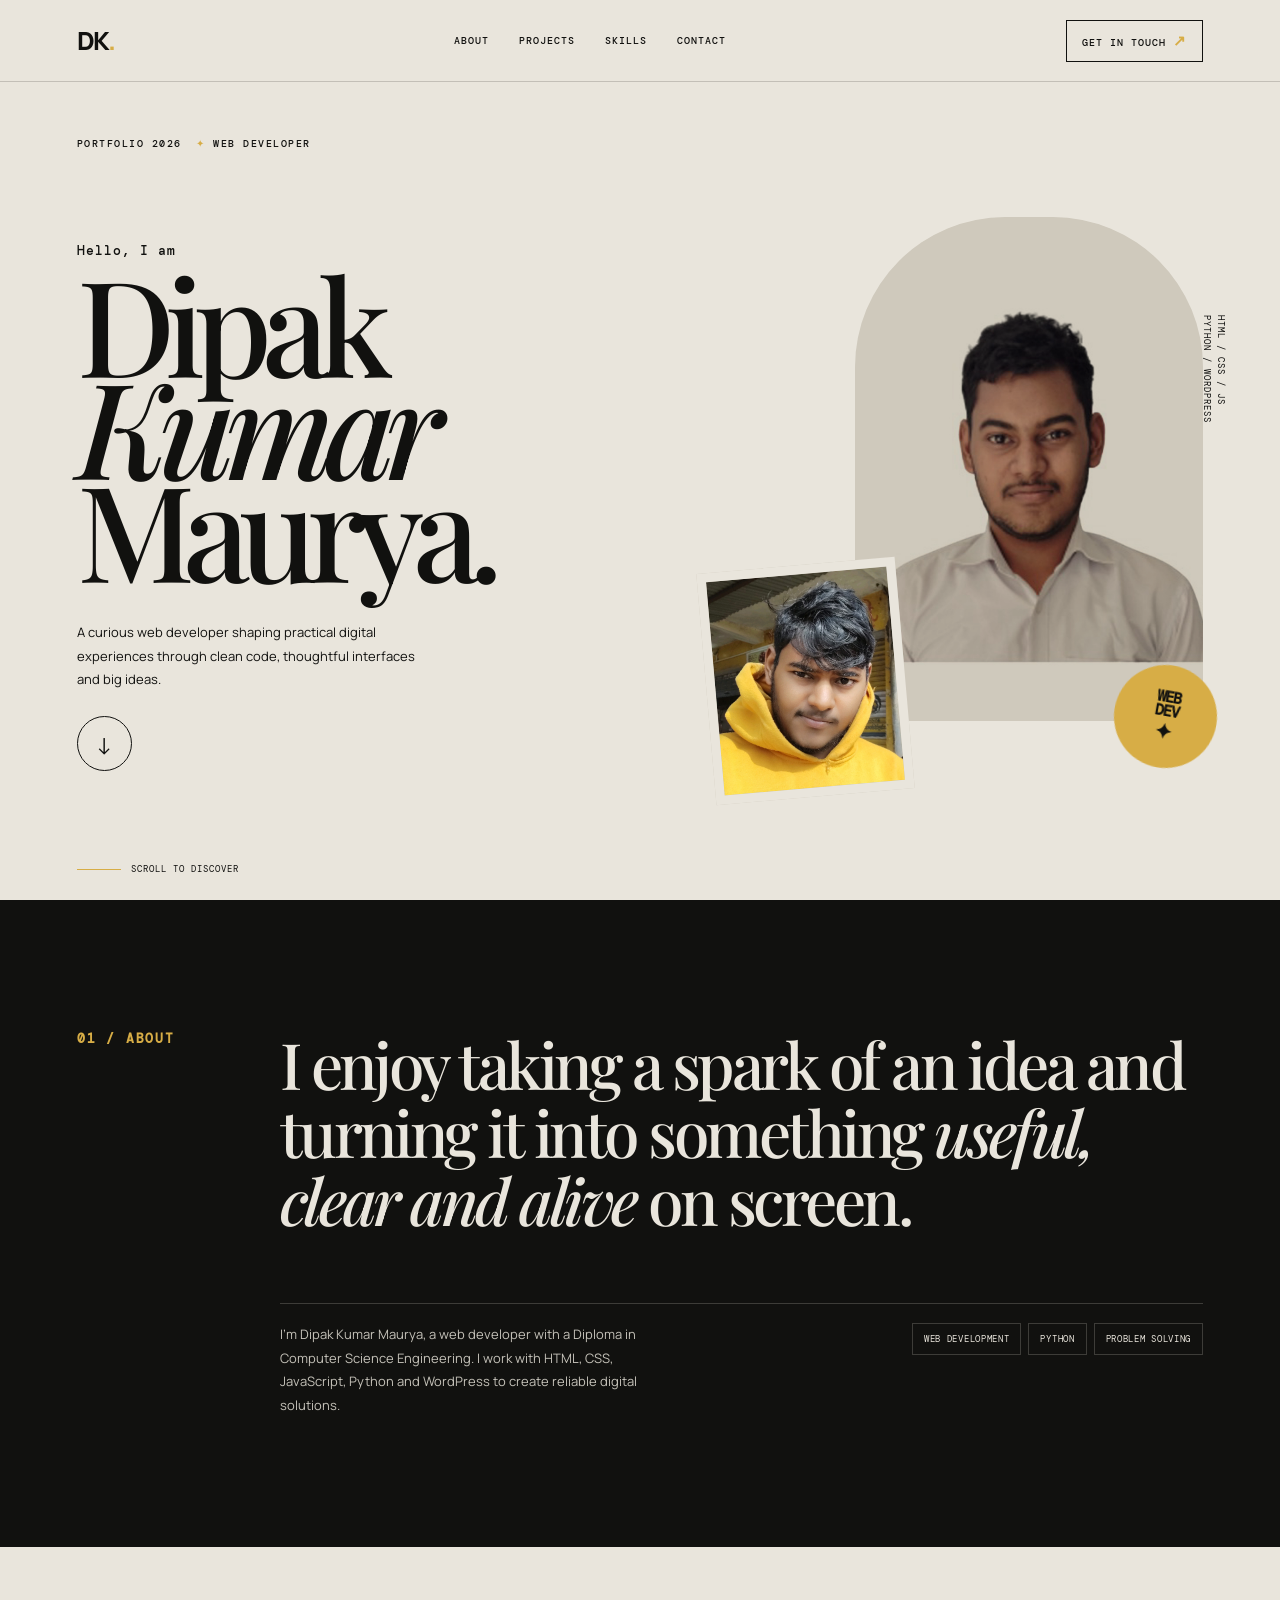
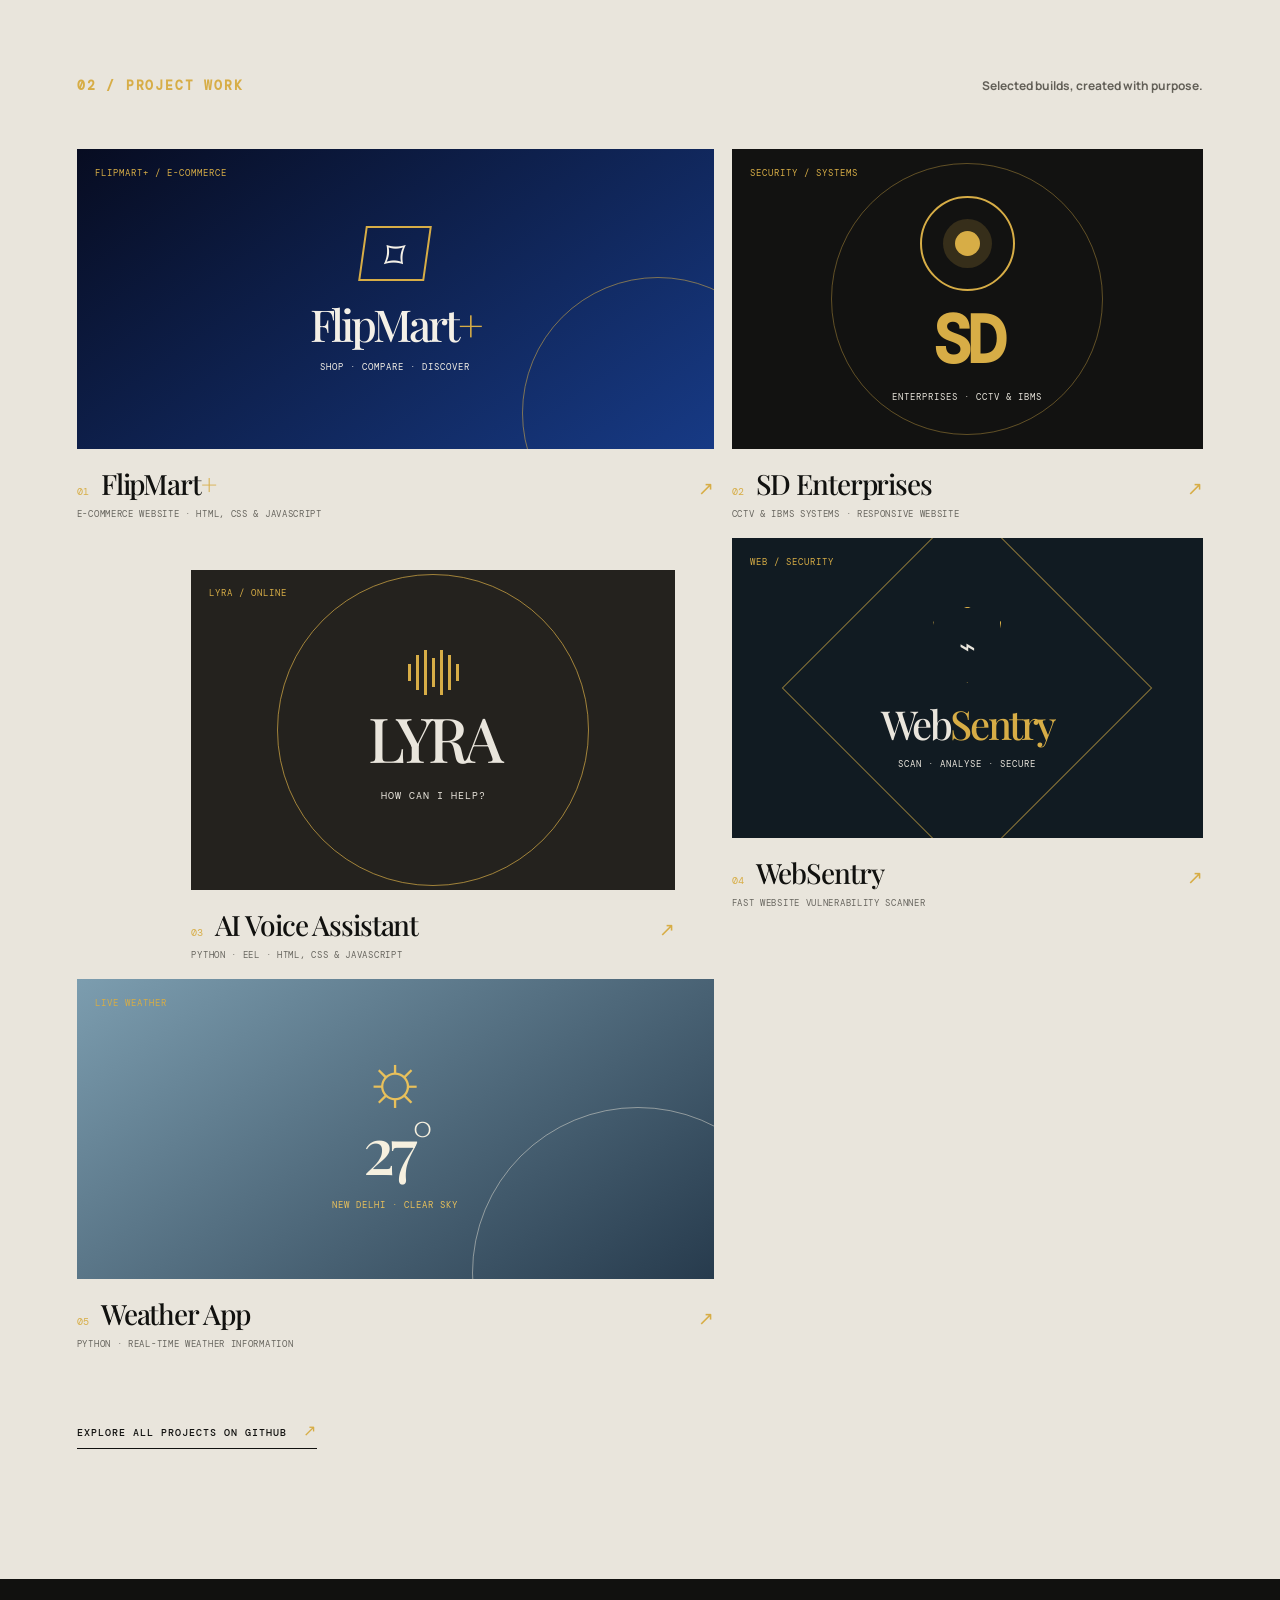
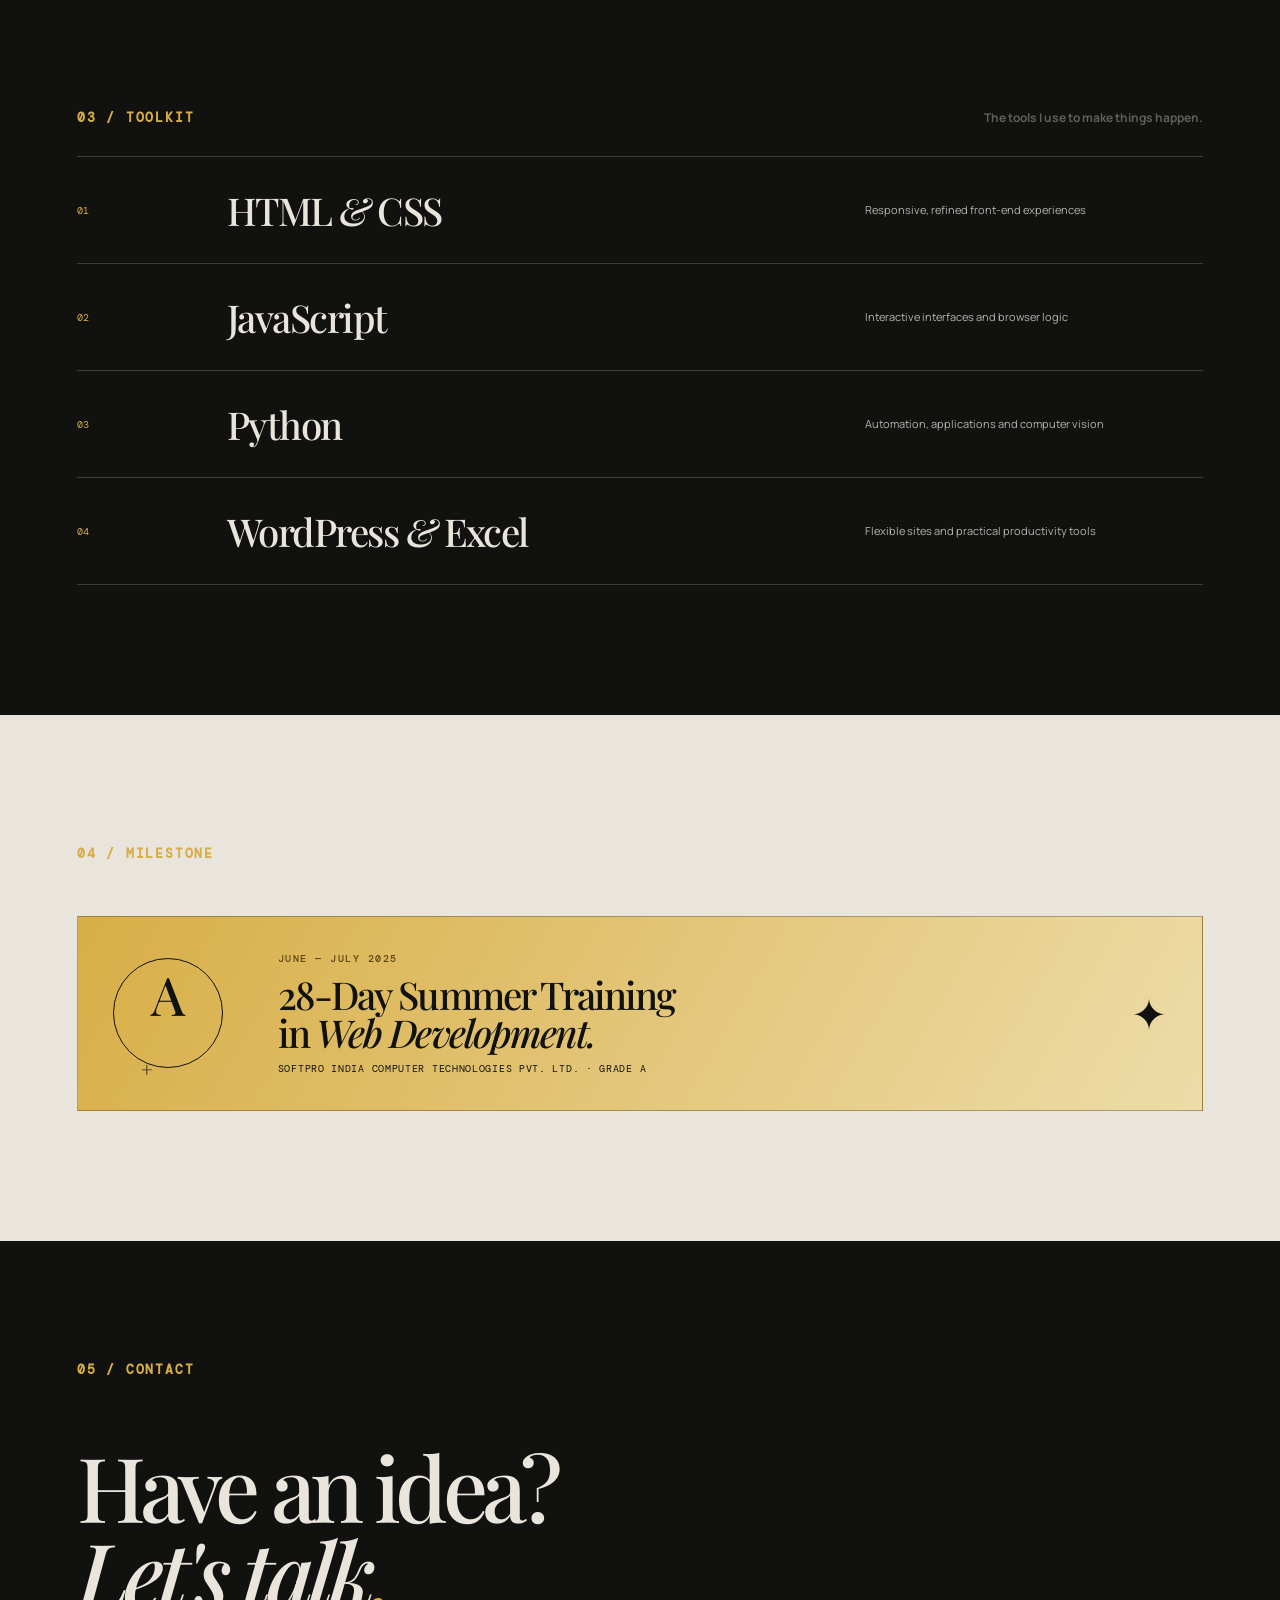
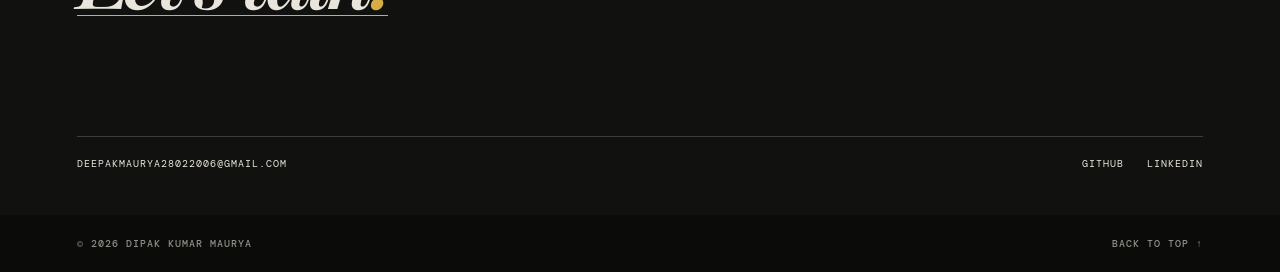
==== index.html @ 4e675760 "Add files via upload" ====
<!doctype html>
<html lang="en"><head><meta charset="UTF-8"><meta name="viewport" content="width=device-width, initial-scale=1.0"><meta name="description" content="Dipak Kumar Maurya — Web Developer portfolio."><title>Dipak Kumar Maurya — Web Developer</title><link rel="preconnect" href="https://fonts.googleapis.com"><link rel="preconnect" href="https://fonts.gstatic.com" crossorigin><link href="https://fonts.googleapis.com/css2?family=DM+Mono:wght@400;500&family=Manrope:wght@400;500;600;700;800&family=Playfair+Display:ital,wght@0,500;0,600;0,700;1,500;1,600&display=swap" rel="stylesheet"><link rel="stylesheet" href="styles.css"></head>
<body><header class="nav" id="top"><a class="logo" href="#top" aria-label="Dipak Kumar Maurya home">DK<span>.</span></a><button class="menu" aria-label="Open menu" aria-expanded="false" aria-controls="links"><i></i><i></i></button><nav id="links" aria-label="Main navigation"><a href="#about">About</a><a href="#projects">Projects</a><a href="#skills">Skills</a><a href="#contact">Contact</a></nav><a class="nav-cta" href="mailto:deepakmaurya28022006@gmail.com">Get in touch <b>↗</b></a></header>
<main><section class="hero wrap"><p class="kicker reveal">Portfolio 2026 <span>✦</span> Web Developer</p><div class="hero-grid"><div class="hero-copy reveal"><p class="intro-line">Hello, I am</p><h1>Dipak<br><em>Kumar</em><br>Maurya.</h1><p class="hero-text">A curious web developer shaping practical digital experiences through clean code, thoughtful interfaces and big ideas.</p><a class="round-arrow" href="#projects" aria-label="See projects">↓</a></div><div class="portrait-collage reveal"><div class="photo-frame main-photo"><img src="assets/dipak-profile.jpg" alt="Dipak Kumar Maurya in a white shirt"></div><div class="photo-frame accent-photo"><img src="assets/dipak-casual.jpg" alt="Dipak Kumar Maurya in a yellow hoodie"></div><div class="stamp">WEB<br>DEV<br><span>✦</span></div><p class="side-note">HTML / CSS / JS<br>PYTHON / WORDPRESS</p></div></div><div class="scroll-note"><span></span> Scroll to discover</div></section>
<section class="about dark-section" id="about"><div class="wrap section-grid"><p class="section-no reveal">01 / ABOUT</p><div class="about-content reveal"><p class="big-copy">I enjoy taking a spark of an idea and turning it into something <em>useful, clear and alive</em> on screen.</p><div class="about-details"><p>I'm Dipak Kumar Maurya, a web developer with a Diploma in Computer Science Engineering. I work with HTML, CSS, JavaScript, Python and WordPress to create reliable digital solutions.</p><div class="chip-row"><span>Web Development</span><span>Python</span><span>Problem Solving</span></div></div></div></div></section>
<section class="projects wrap" id="projects"><div class="section-head reveal"><p class="section-no">02 / PROJECT WORK</p><p class="section-caption">Selected builds, created with purpose.</p></div><div class="project-collage">
<article class="project-card flip reveal"><a href="https://github.com/buildwithdipak/Flipmart-plus" target="_blank" rel="noreferrer"><div class="flip-art"><small>FLIPMART+ / E-COMMERCE</small><div class="cart-icon">⌑</div><strong>FlipMart<span>+</span></strong><p>SHOP · COMPARE · DISCOVER</p></div><div class="project-meta"><span>01</span><h2>FlipMart<span>+</span></h2><b>↗</b></div><p>E-commerce website · HTML, CSS &amp; JavaScript</p></a></article>
<article class="project-card sd-enterprises reveal"><a href="https://github.com/buildwithdipak/sdenterprises" target="_blank" rel="noreferrer"><div class="sd-art"><small>SECURITY / SYSTEMS</small><div class="lens"><i></i></div><strong>SD</strong><p>ENTERPRISES · CCTV &amp; IBMS</p></div><div class="project-meta"><span>02</span><h2>SD Enterprises</h2><b>↗</b></div><p>CCTV &amp; IBMS Systems · Responsive Website</p></a></article>
<article class="project-card lyra reveal"><a href="https://github.com/buildwithdipak/LYRA-Ai-Voice-Assistant-" target="_blank" rel="noreferrer"><div class="lyra-art"><small>LYRA / ONLINE</small><div class="sound-bars"><i></i><i></i><i></i><i></i><i></i><i></i><i></i></div><strong>LYRA</strong><p>How can I help?</p></div><div class="project-meta"><span>03</span><h2>AI Voice Assistant</h2><b>↗</b></div><p>Python · Eel · HTML, CSS &amp; JavaScript</p></a></article>
<article class="project-card sentry reveal"><a href="https://github.com/buildwithdipak/Websentry" target="_blank" rel="noreferrer"><div class="sentry-art"><small>WEB / SECURITY</small><div class="shield">⌁</div><strong>Web<span>Sentry</span></strong><p>SCAN · ANALYSE · SECURE</p></div><div class="project-meta"><span>04</span><h2>WebSentry</h2><b>↗</b></div><p>Fast website vulnerability scanner</p></a></article>
<article class="project-card weather reveal"><a href="https://github.com/buildwithdipak/WEATHER" target="_blank" rel="noreferrer"><div class="weather-art"><small>LIVE WEATHER</small><div class="sun">☼</div><strong>27°</strong><p>NEW DELHI · CLEAR SKY</p></div><div class="project-meta"><span>05</span><h2>Weather App</h2><b>↗</b></div><p>Python · Real-time weather information</p></a></article>
</div><a class="line-link reveal" href="https://github.com/buildwithdipak" target="_blank" rel="noreferrer">Explore all projects on GitHub <span>↗</span></a></section>
<section class="skills dark-section" id="skills"><div class="wrap"><div class="section-head reveal"><p class="section-no">03 / TOOLKIT</p><p class="section-caption">The tools I use to make things happen.</p></div><div class="skills-list"><div class="skill reveal"><span>01</span><h3>HTML <em>&amp;</em> CSS</h3><p>Responsive, refined front-end experiences</p></div><div class="skill reveal"><span>02</span><h3>JavaScript</h3><p>Interactive interfaces and browser logic</p></div><div class="skill reveal"><span>03</span><h3>Python</h3><p>Automation, applications and computer vision</p></div><div class="skill reveal"><span>04</span><h3>WordPress <em>&amp;</em> Excel</h3><p>Flexible sites and practical productivity tools</p></div></div></div></section>
<section class="achievement wrap"><p class="section-no reveal">04 / MILESTONE</p><div class="achievement-card reveal"><div class="award-mark">A<span>+</span></div><div><p class="award-date">JUNE — JULY 2025</p><h2>28-Day Summer Training<br>in <em>Web Development.</em></h2><p class="award-org">Softpro India Computer Technologies Pvt. Ltd. · Grade A</p></div><span class="star">✦</span></div></section>
<section class="contact dark-section" id="contact"><div class="wrap"><p class="section-no reveal">05 / CONTACT</p><div class="contact-title reveal"><p>Have an idea?</p><a href="mailto:deepakmaurya28022006@gmail.com">Let's talk<span>.</span></a></div><div class="contact-bottom reveal"><a href="mailto:deepakmaurya28022006@gmail.com">deepakmaurya28022006@gmail.com</a><div><a href="https://github.com/buildwithdipak" target="_blank" rel="noreferrer">GitHub</a><a href="https://www.linkedin.com/in/deepak-maurya-2004-/" target="_blank" rel="noreferrer">LinkedIn</a></div></div></div></section></main><footer><span>© 2026 Dipak Kumar Maurya</span><a href="#top">Back to top ↑</a></footer><script src="script.js"></script></body></html>
---- styles.css ----
:root{--ink:#11110f;--bone:#e9e5dc;--gold:#d7ad46;--line:rgba(233,229,220,.2)}*{box-sizing:border-box}html{scroll-behavior:smooth}body{margin:0;background:var(--bone);color:var(--ink);font-family:Manrope,Arial,sans-serif;overflow-x:hidden}a{color:inherit;text-decoration:none}.wrap{width:min(1240px,88vw);margin:auto}.nav{height:82px;display:flex;align-items:center;justify-content:space-between;padding:0 6vw;border-bottom:1px solid rgba(17,17,15,.18);position:sticky;top:0;background:rgba(233,229,220,.91);backdrop-filter:blur(14px);z-index:20}.logo{font-size:25px;font-weight:800;letter-spacing:-2px}.logo span,.project-meta h2 span,.contact-title span{color:var(--gold)}nav{display:flex;gap:30px}nav a,.nav-cta,footer{font:500 10px 'DM Mono',monospace;text-transform:uppercase;letter-spacing:1px}.nav-cta{border:1px solid var(--ink);padding:10px 15px}.nav-cta b{color:var(--gold);font-size:15px}.nav a:hover,.nav-cta:hover{color:var(--gold)}.menu{display:none}.hero{min-height:calc(100vh - 82px);padding:55px 0 25px;display:flex;flex-direction:column}.kicker,.section-no,.award-date{font:500 10px 'DM Mono',monospace;letter-spacing:1.5px;text-transform:uppercase;margin:0}.kicker span{color:var(--gold);padding-left:7px}.hero-grid{display:grid;grid-template-columns:1fr .9fr;align-items:center;flex:1;gap:6vw}.intro-line{font:500 13px 'DM Mono';letter-spacing:1px;margin:0 0 13px}.hero h1{font:500 clamp(74px,10.4vw,144px)/.77 'Playfair Display',serif;letter-spacing:-.08em;margin:0}.hero h1 em{font-weight:500}.hero-text{max-width:350px;font-size:13px;line-height:1.8;margin:42px 0 25px}.round-arrow{display:grid;place-items:center;width:55px;height:55px;border:1px solid var(--ink);border-radius:50%;font-size:23px;transition:.25s}.round-arrow:hover{background:var(--ink);color:var(--gold)}.portrait-collage{height:min(580px,58vw);position:relative}.photo-frame{overflow:hidden;position:absolute;background:#cfc9bc}.photo-frame img{width:100%;height:100%;object-fit:cover;display:block}.main-photo{right:0;top:0;width:70%;height:87%;border-radius:150px 150px 0 0}.main-photo img{object-position:center top;mix-blend-mode:multiply}.accent-photo{left:0;bottom:0;width:40%;height:40%;border:9px solid var(--bone);transform:rotate(-5deg)}.accent-photo img{object-position:center 42%}.stamp{position:absolute;right:-14px;bottom:5%;width:103px;height:103px;border-radius:50%;background:var(--gold);display:grid;place-content:center;text-align:center;font:700 15px/.9 'DM Mono';letter-spacing:-1px;transform:rotate(10deg)}.stamp span{font-size:21px;padding-top:5px}.side-note{font:9px/1.6 'DM Mono';letter-spacing:1px;position:absolute;right:-34px;top:17%;writing-mode:vertical-rl}.scroll-note{font:9px 'DM Mono';letter-spacing:1px;text-transform:uppercase;display:flex;gap:10px;align-items:center}.scroll-note span{width:44px;height:1px;background:var(--gold)}.dark-section{background:var(--ink);color:var(--bone)}.about{padding:130px 0}.section-grid{display:grid;grid-template-columns:18% 1fr}.section-no{color:var(--gold)}.big-copy{font:500 clamp(36px,5vw,70px)/1.06 'Playfair Display',serif;letter-spacing:-.055em;margin:0;max-width:930px}.big-copy em{font-weight:500}.about-details{border-top:1px solid var(--line);margin-top:70px;padding-top:19px;display:flex;justify-content:space-between;gap:30px}.about-details>p{font-size:13px;line-height:1.8;max-width:390px;margin:0;color:#c5c2b9}.chip-row{display:flex;flex-wrap:wrap;gap:7px;align-content:start;justify-content:end}.chip-row span{border:1px solid var(--line);padding:9px 11px;font:9px 'DM Mono';letter-spacing:.7px;text-transform:uppercase}.projects{padding:130px 0}.section-head{display:flex;align-items:center;justify-content:space-between;margin-bottom:55px}.section-caption{font-size:12px;color:#625f57;margin:0}.project-collage{display:grid;grid-template-columns:1.35fr 1fr;gap:18px;align-items:start}.project-card a{display:block}.image-window{height:405px;overflow:hidden;background:#080d21}.image-window img{width:100%;height:100%;object-fit:cover;object-position:center;transition:transform .5s}.project-card a:hover img{transform:scale(1.04)}.project-meta{display:flex;align-items:baseline;gap:12px;margin-top:16px}.project-meta>span{font:10px 'DM Mono';color:var(--gold)}.project-meta h2{font:500 28px 'Playfair Display';letter-spacing:-.04em;margin:0}.project-meta b{margin-left:auto;font-size:19px;color:var(--gold);font-weight:400}.project-card>p,.project-card a>p{font:9px 'DM Mono';text-transform:uppercase;letter-spacing:.7px;color:#68665f;margin:6px 0 0}.attendance{margin-top:90px}.python-art{height:280px;background:#d8af46;position:relative;overflow:hidden;color:#11110f;padding:22px}.python-art:before{content:'';position:absolute;width:190px;height:190px;border:1px solid rgba(17,17,15,.6);border-radius:50%;left:50%;top:50%;transform:translate(-50%,-50%)}.face-dot{position:absolute;left:50%;top:50%;transform:translate(-50%,-50%);font-size:69px}.python-art p{position:absolute;bottom:18px;left:22px;font:600 19px/.9 'DM Mono';letter-spacing:-1px}.scan{height:1px;width:100%;background:#11110f;opacity:.6;position:absolute;left:0}.scan-one{top:25%}.scan-two{top:50%}.scan-three{top:75%}.lyra{width:76%;margin-left:18%;margin-top:32px}.lyra-art{height:320px;background:#24221e;color:var(--bone);padding:18px;position:relative;display:flex;flex-direction:column;align-items:center;justify-content:center;overflow:hidden}.lyra-art:before{content:'';position:absolute;width:310px;height:310px;border:1px solid var(--gold);border-radius:50%;opacity:.7}.lyra-art small{position:absolute;top:17px;left:18px;font:9px 'DM Mono';letter-spacing:1px;color:var(--gold)}.lyra-art strong{font:500 62px 'Playfair Display';letter-spacing:-.08em;z-index:1}.lyra-art p{font:10px 'DM Mono';letter-spacing:1px;text-transform:uppercase;z-index:1}.sound-bars{display:flex;align-items:center;gap:5px;height:48px;z-index:1}.sound-bars i{width:3px;height:17px;background:var(--gold)}.sound-bars i:nth-child(2),.sound-bars i:nth-child(6){height:35px}.sound-bars i:nth-child(3),.sound-bars i:nth-child(5){height:45px}.sound-bars i:nth-child(4){height:29px}.interface-card{margin-top:-50px}.interface-card img{width:100%;display:block;filter:sepia(.25) contrast(1.1)}.interface-card p{font:9px 'DM Mono';text-transform:uppercase;letter-spacing:.8px;margin:10px 0;color:#68665f}.interface-card p span{color:var(--gold)}.line-link{display:inline-block;margin-top:70px;border-bottom:1px solid var(--ink);padding-bottom:7px;font:500 10px 'DM Mono';letter-spacing:1px;text-transform:uppercase}.line-link span{color:var(--gold);font-size:16px;padding-left:9px}.skills{padding:130px 0}.skills .section-head{margin-bottom:30px}.skills-list{border-top:1px solid var(--line)}.skill{display:grid;grid-template-columns:12% 1fr 30%;align-items:center;gap:15px;padding:27px 0;border-bottom:1px solid var(--line)}.skill>span{font:10px 'DM Mono';color:var(--gold)}.skill h3{font:500 clamp(27px,3vw,45px) 'Playfair Display';letter-spacing:-.04em;margin:0}.skill h3 em{font-weight:500}.skill p{font-size:11px;line-height:1.6;color:#b7b4ab;margin:0}.achievement{padding:130px 0}.achievement-card{margin-top:54px;border:1px solid rgba(17,17,15,.3);padding:35px;display:grid;grid-template-columns:130px 1fr auto;gap:35px;align-items:center;background:linear-gradient(120deg,#d8ae46,#eddca9)}.award-mark{width:110px;height:110px;border:1px solid var(--ink);border-radius:50%;display:grid;place-items:center;font:500 53px 'Playfair Display'}.award-mark span{font-size:20px;align-self:start;margin-left:-41px;margin-top:26px}.award-date{color:#594310}.achievement-card h2{font:500 clamp(26px,3vw,42px)/1 'Playfair Display';letter-spacing:-.05em;margin:10px 0}.achievement-card h2 em{font-weight:500}.award-org{font:10px 'DM Mono';letter-spacing:.7px;text-transform:uppercase;margin:0}.star{font-size:43px}.contact{padding:120px 0 45px}.contact-title{margin:65px 0 120px}.contact-title p,.contact-title>a{font:500 clamp(51px,7vw,102px)/.96 'Playfair Display';letter-spacing:-.065em;margin:0}.contact-title>a{font-style:italic;border-bottom:1px solid var(--gold);display:inline-block}.contact-bottom{border-top:1px solid var(--line);padding-top:20px;display:flex;justify-content:space-between;align-items:center;font:10px 'DM Mono';letter-spacing:1px;text-transform:uppercase}.contact-bottom div{display:flex;gap:23px}.contact-bottom a:hover{color:var(--gold)}footer{background:#0b0b0a;color:#8f8d85;display:flex;justify-content:space-between;padding:22px 6vw}.reveal{opacity:0;transform:translateY(22px);transition:opacity .75s ease,transform .75s ease}.reveal.visible{opacity:1;transform:none}@media(max-width:720px){.wrap{width:88vw}.nav{height:67px;padding:0 6vw}.menu{display:grid;gap:5px;border:0;background:none;padding:8px}.menu i{width:21px;height:1px;background:var(--ink)}nav{display:none;position:absolute;top:66px;left:0;right:0;flex-direction:column;gap:0;background:var(--bone);border-bottom:1px solid rgba(17,17,15,.2)}nav.open{display:flex}nav a{padding:18px 6vw;border-bottom:1px solid rgba(17,17,15,.1)}.nav-cta{font-size:0;border:0;padding:0}.nav-cta b{font-size:19px}.hero{min-height:calc(100vh - 67px);padding-top:34px}.hero-grid{grid-template-columns:1fr;gap:22px}.hero h1{font-size:clamp(68px,19vw,100px)}.hero-text{margin:27px 0 17px}.portrait-collage{height:405px;width:86%;margin-left:auto}.main-photo{width:76%;height:88%}.accent-photo{width:42%;height:41%;border-width:6px}.stamp{width:82px;height:82px;font-size:12px;right:-10px}.side-note{display:none}.scroll-note{margin-top:auto}.section-grid{grid-template-columns:1fr;gap:35px}.about,.projects,.skills,.achievement{padding:85px 0}.big-copy{font-size:clamp(34px,9vw,53px)}.about-details{margin-top:40px;display:block}.chip-row{justify-content:start;margin-top:26px}.section-head{align-items:start;gap:20px;margin-bottom:37px}.section-caption{max-width:135px;text-align:right;font-size:10px}.project-collage{grid-template-columns:1fr;gap:45px}.image-window{height:54vw;min-height:245px}.attendance{margin:0;width:85%;margin-left:auto}.lyra{width:88%;margin:0}.interface-card{width:80%;margin:0}.python-art,.lyra-art{height:250px}.skill{grid-template-columns:12% 1fr;gap:10px;padding:22px 0}.skill p{grid-column:2}.achievement-card{margin-top:38px;padding:25px;grid-template-columns:1fr;gap:20px;position:relative}.award-mark{width:76px;height:76px;font-size:38px}.award-mark span{margin-left:-30px;margin-top:17px;font-size:15px}.star{position:absolute;right:25px}.contact{padding:85px 0 35px}.contact-title{margin:50px 0 85px}.contact-title p,.contact-title>a{font-size:clamp(48px,13vw,76px)}.contact-bottom{display:block;line-height:1.7}.contact-bottom div{margin-top:17px;gap:18px}.contact-bottom>a{font-size:9px;overflow-wrap:anywhere}footer{font-size:8px;padding:20px 6vw}}@media(prefers-reduced-motion:reduce){html{scroll-behavior:auto}.reveal{opacity:1;transform:none;transition:none}}
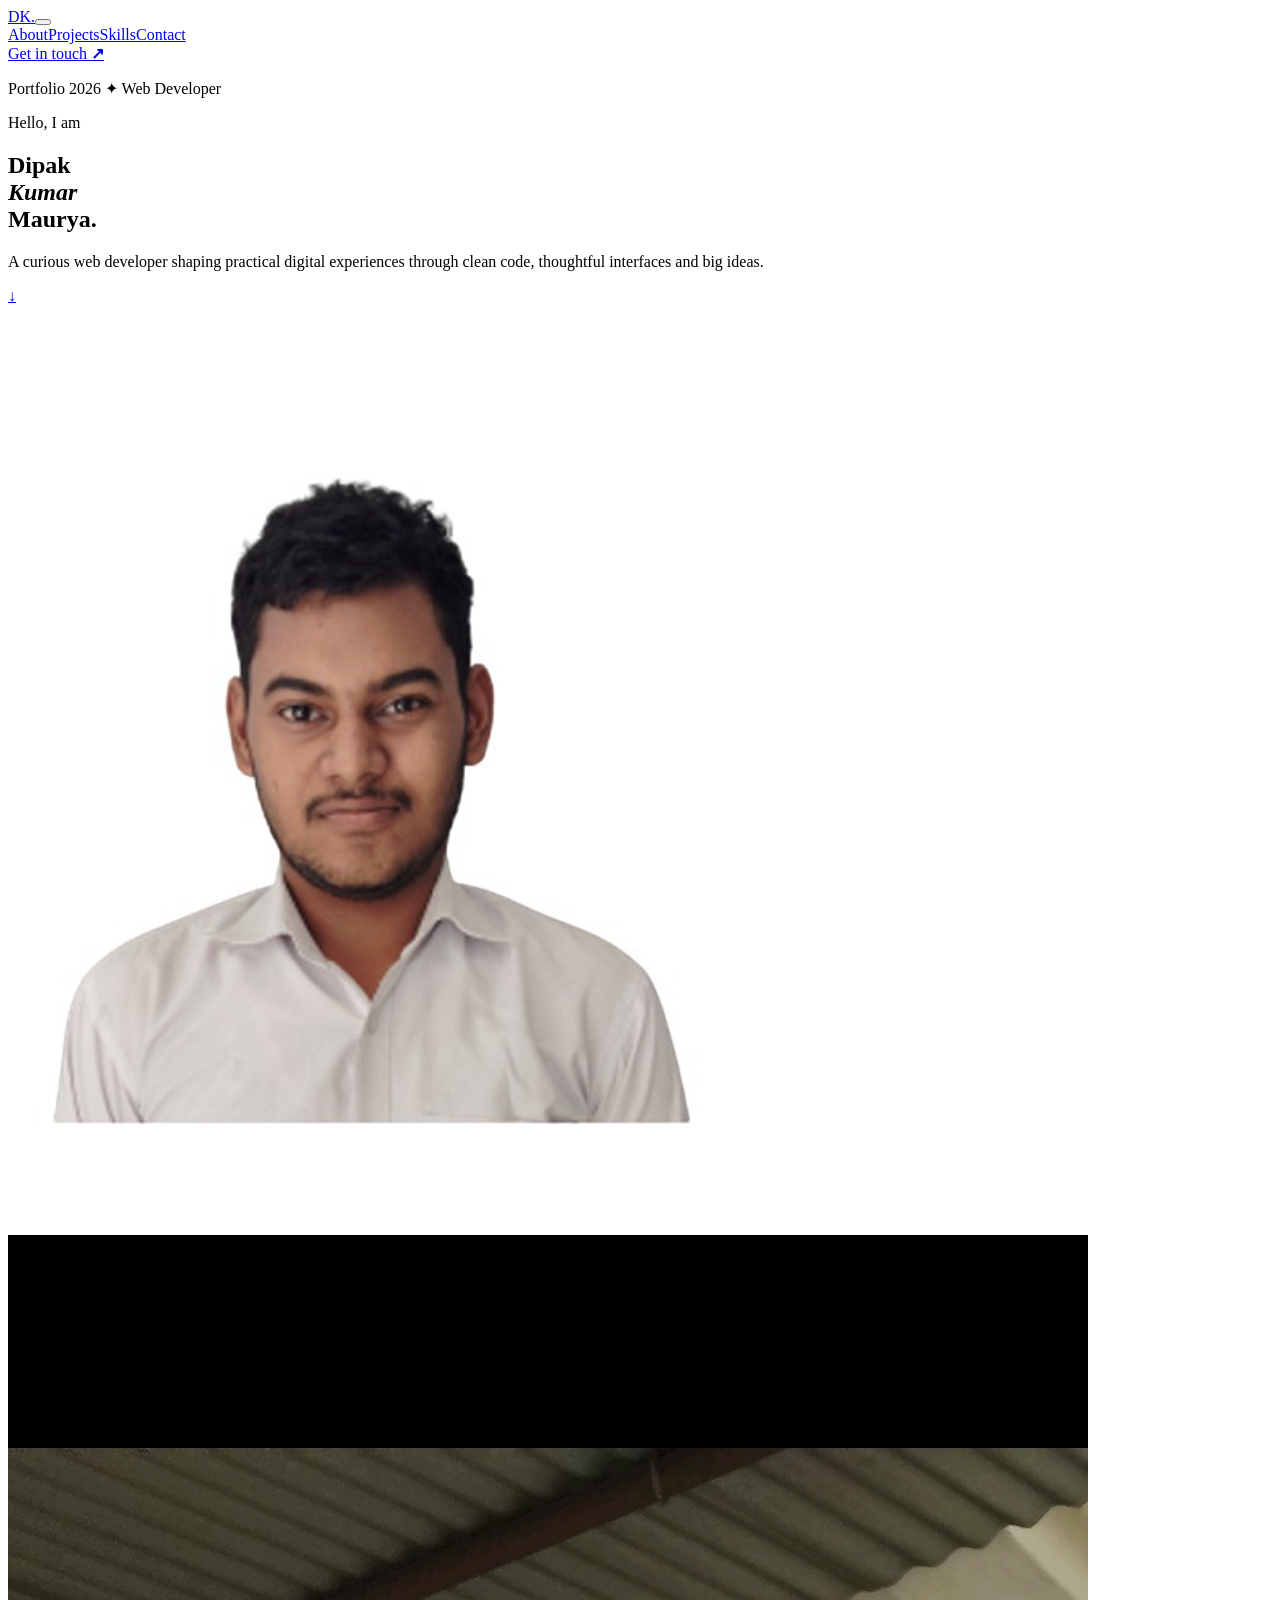
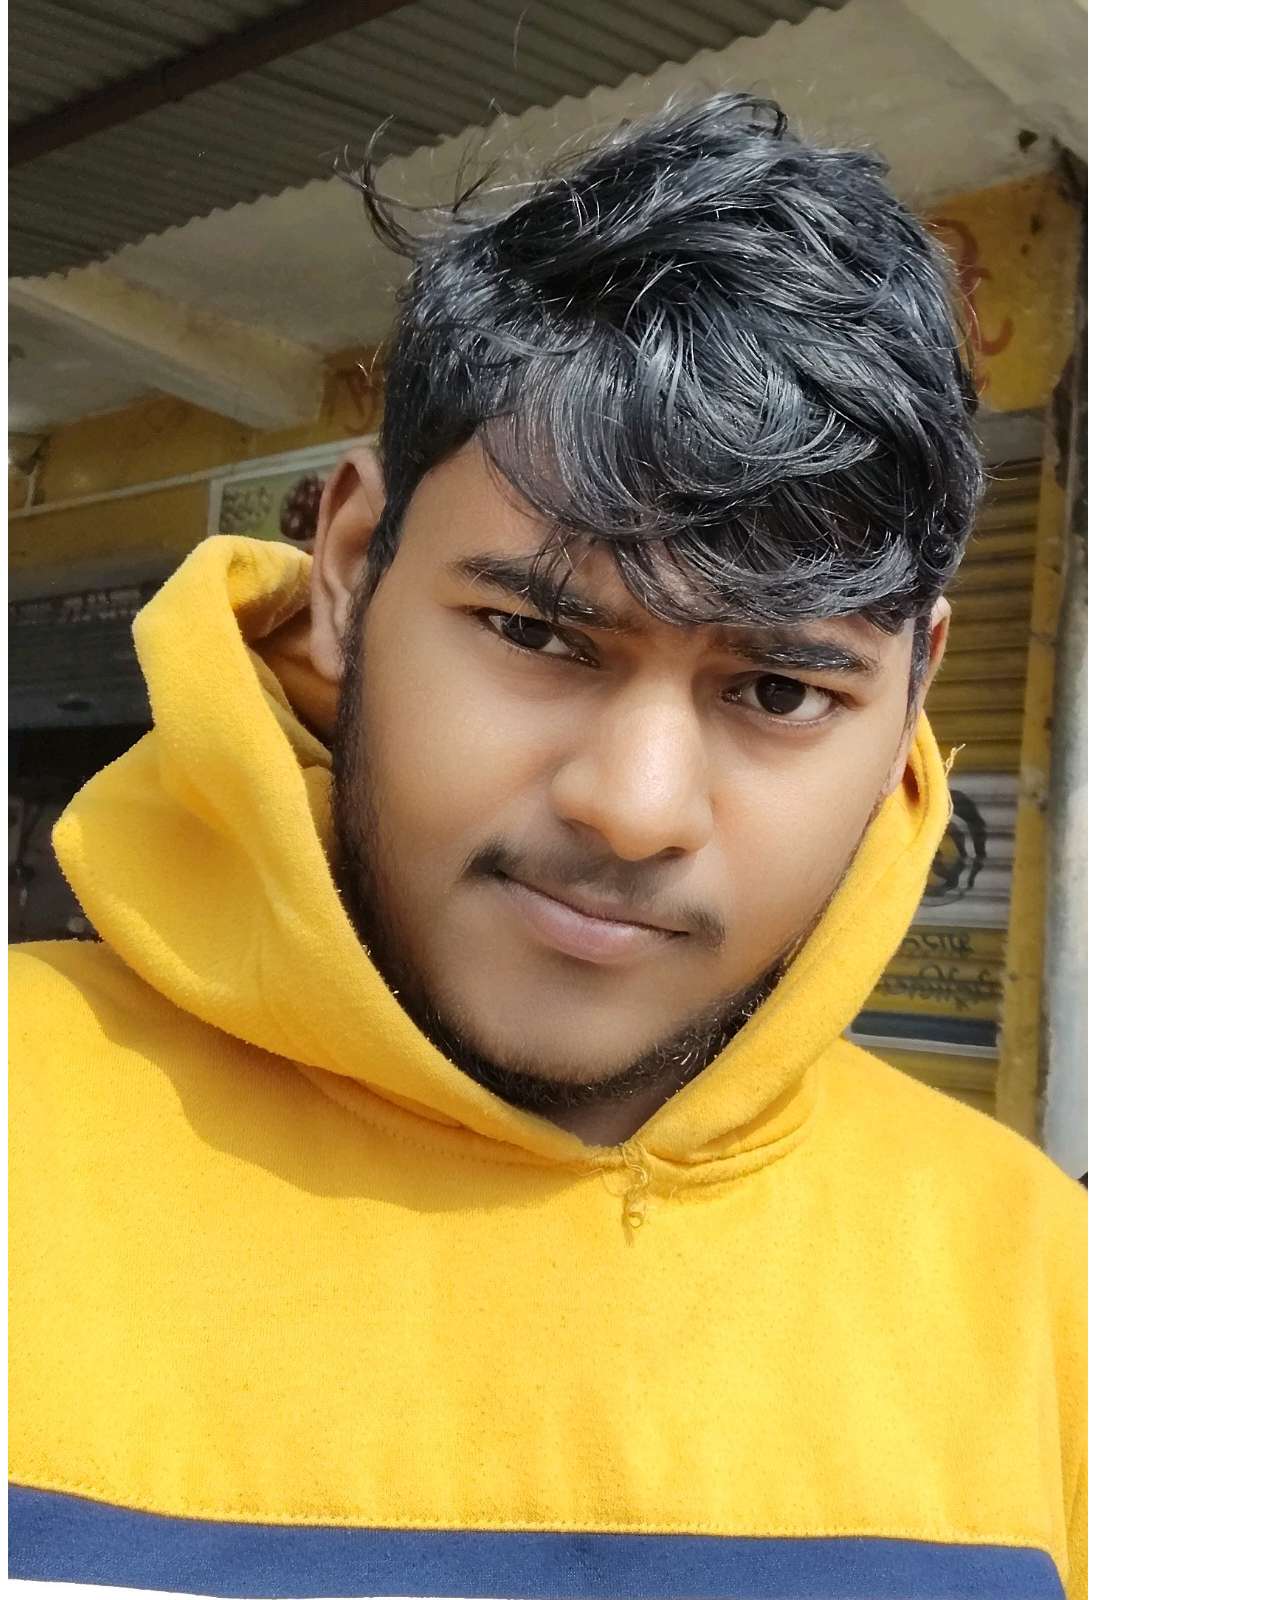
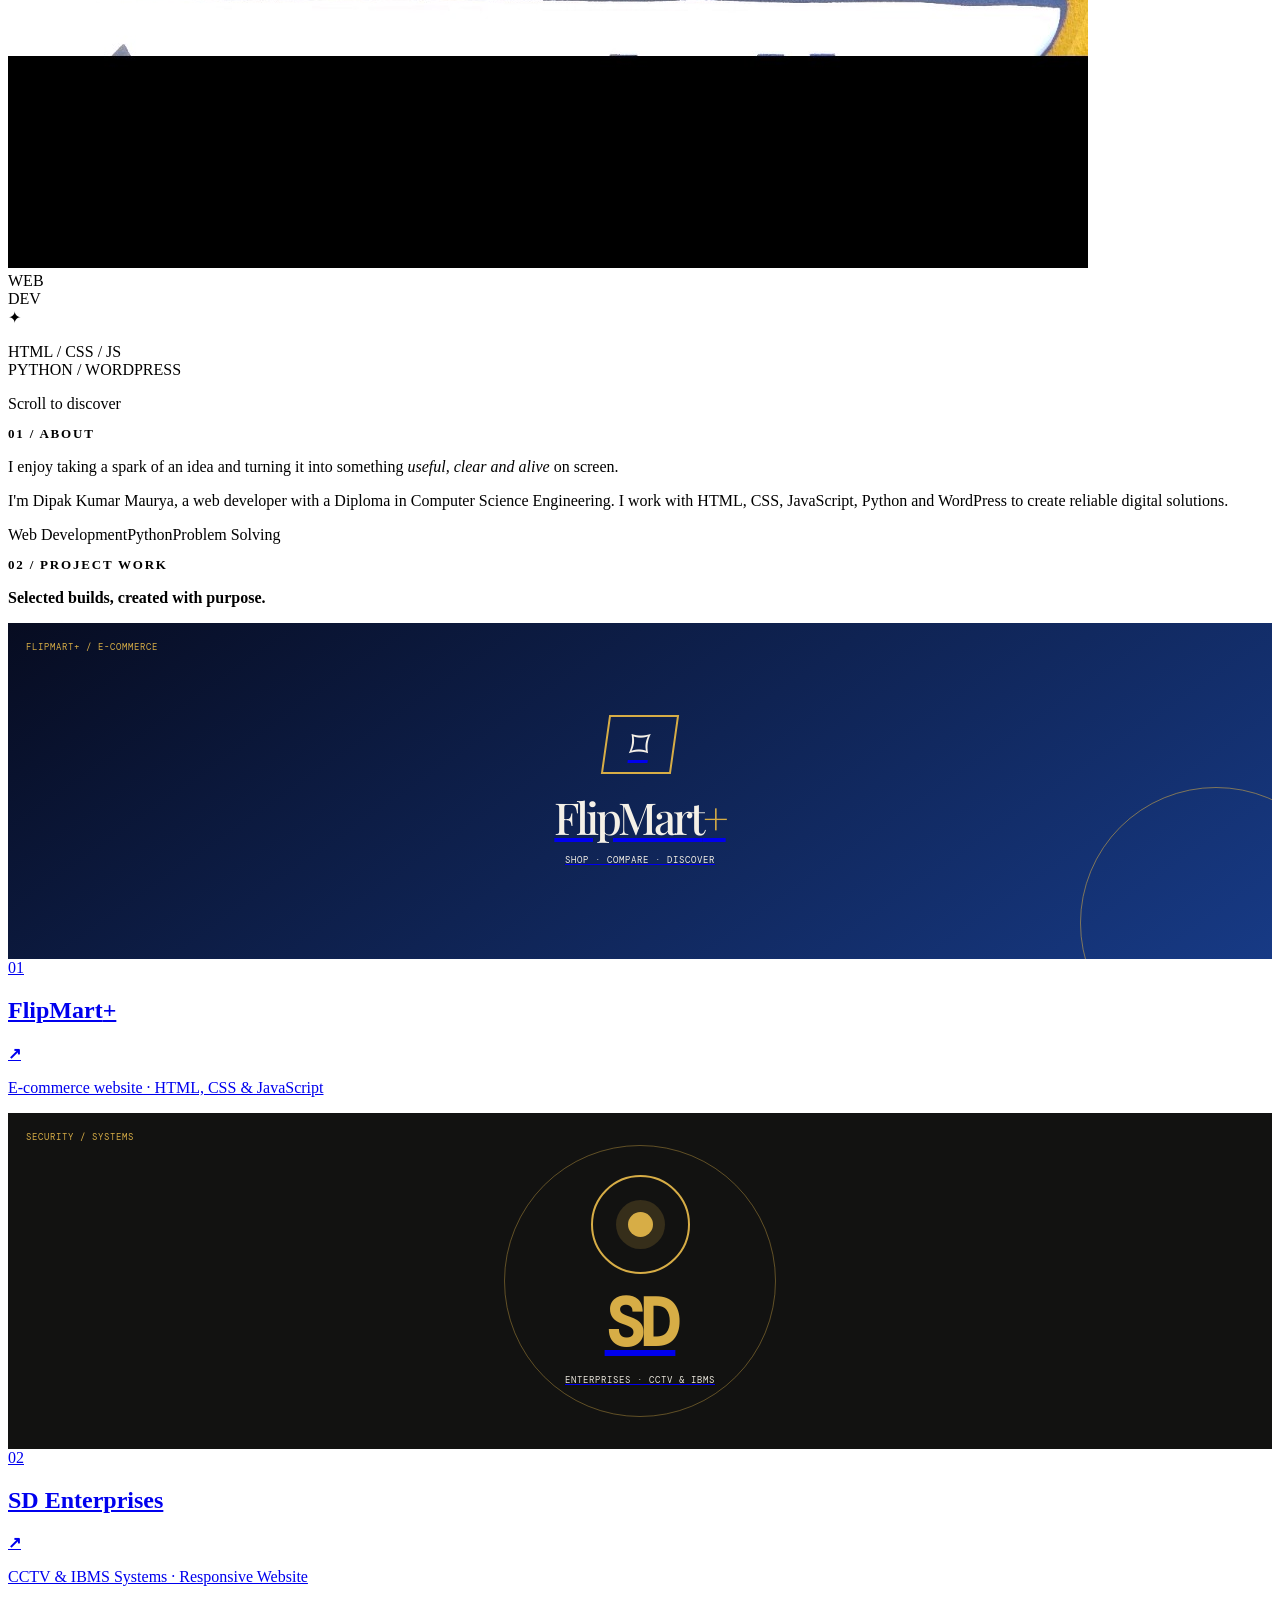
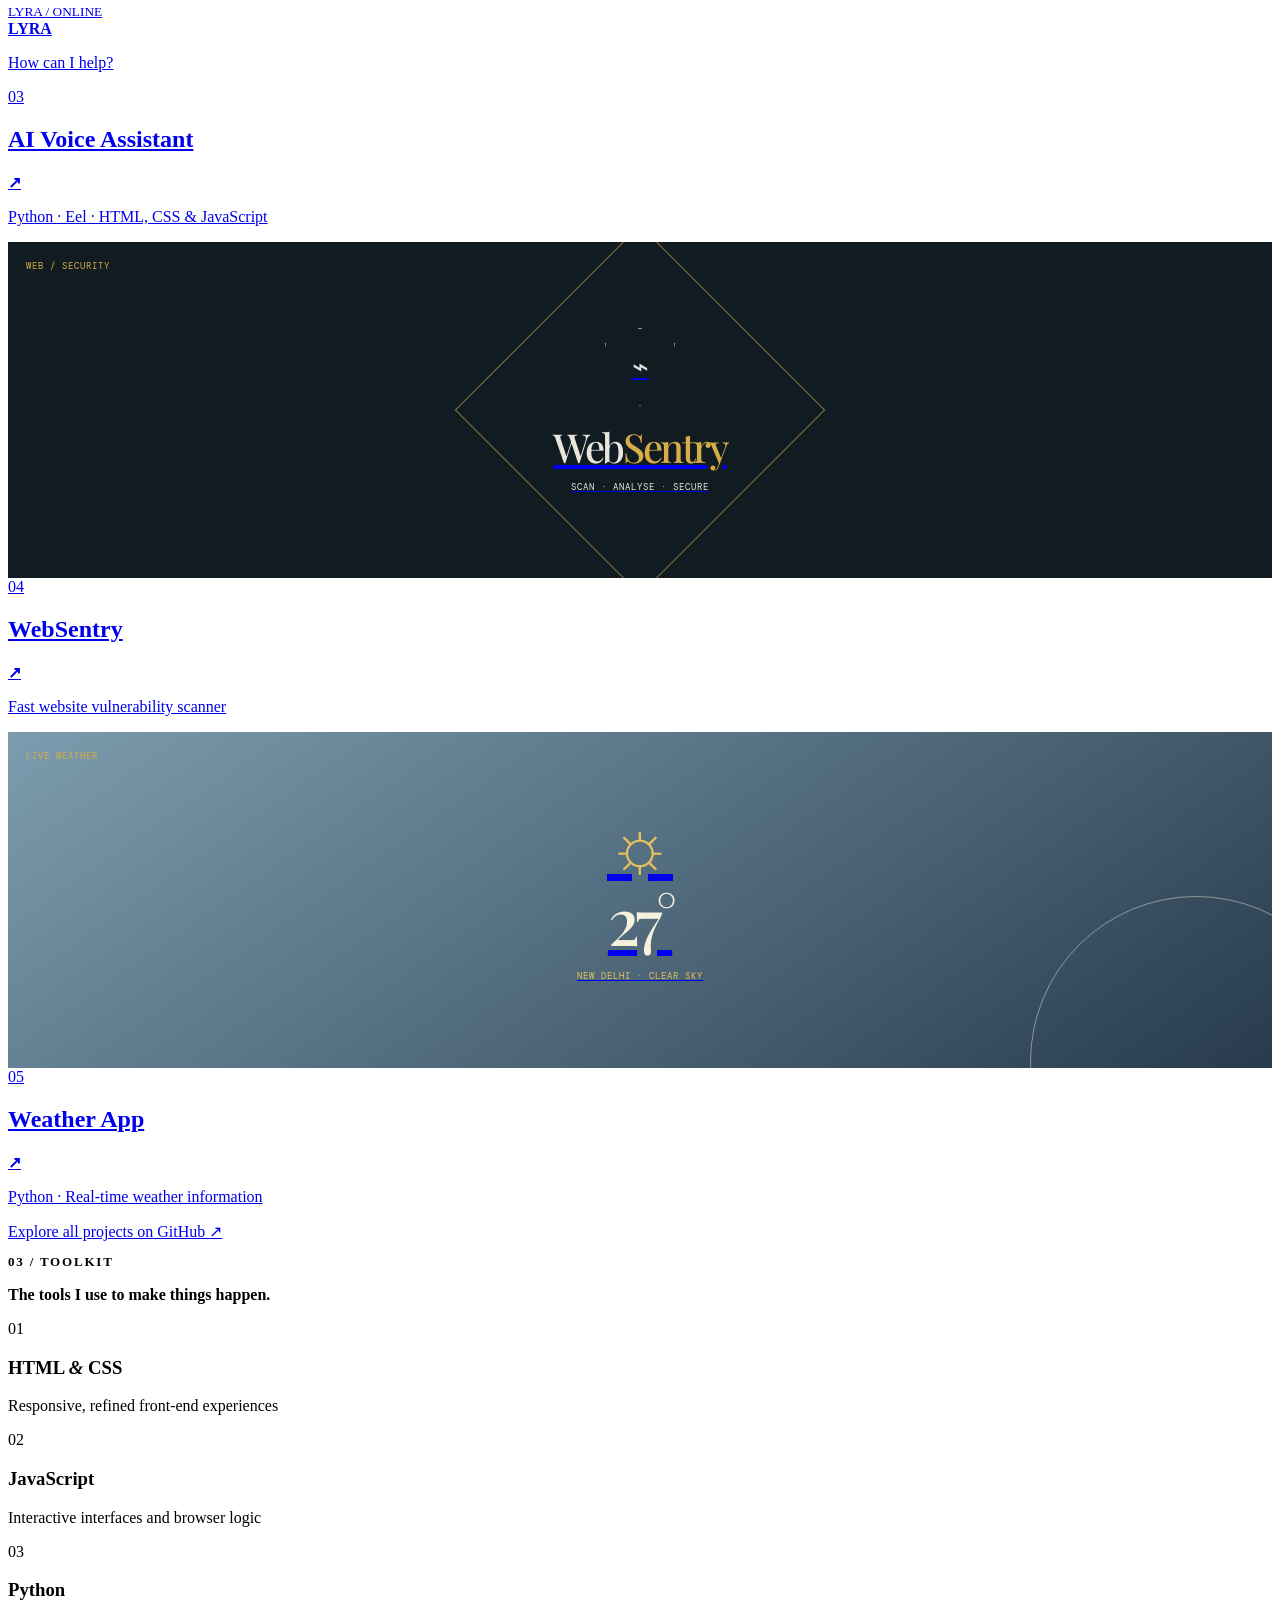
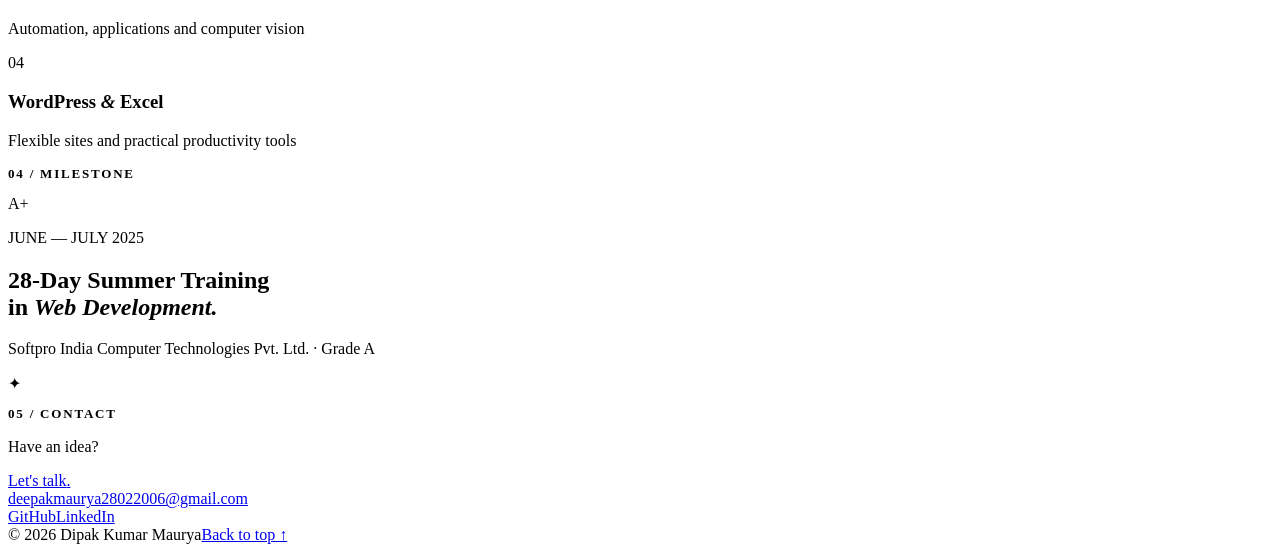
==== commit 869249c7: "Update index.html" ====
--- a/index.html
+++ b/index.html
@@ -1,5 +1,13 @@
 <!doctype html>
-<html lang="en"><head><meta charset="UTF-8"><meta name="viewport" content="width=device-width, initial-scale=1.0"><meta name="description" content="Dipak Kumar Maurya — Web Developer portfolio."><title>Dipak Kumar Maurya — Web Developer</title><link rel="preconnect" href="https://fonts.googleapis.com"><link rel="preconnect" href="https://fonts.gstatic.com" crossorigin><link href="https://fonts.googleapis.com/css2?family=DM+Mono:wght@400;500&family=Manrope:wght@400;500;600;700;800&family=Playfair+Display:ital,wght@0,500;0,600;0,700;1,500;1,600&display=swap" rel="stylesheet"><link rel="stylesheet" href="styles.css"></head>
+<html lang="en"><head><meta charset="UTF-8">
+  <meta name="google-site-verification" content="Ejaj_Sox8V1zuVEBMXgoWAjPlfcUcIBQk--HJ3_tENw"/>
+  <meta name="viewport" content="width=device-width, initial-scale=1.0">
+  <meta name="description" content="Dipak Kumar Maurya — Web Developer portfolio.">
+  <title>Dipak Kumar Maurya — Web Developer</title>
+  <link rel="preconnect" href="https://fonts.googleapis.com">
+  <link rel="preconnect" href="https://fonts.gstatic.com" crossorigin>
+  <link href="https://fonts.googleapis.com/css2?family=DM+Mono:wght@400;500&family=Manrope:wght@400;500;600;700;800&family=Playfair+Display:ital,wght@0,500;0,600;0,700;1,500;1,600&display=swap" rel="stylesheet">
+  <!-- <link rel="stylesheet" href="styles.css"></head> -->
 <body><header class="nav" id="top"><a class="logo" href="#top" aria-label="Dipak Kumar Maurya home">DK<span>.</span></a><button class="menu" aria-label="Open menu" aria-expanded="false" aria-controls="links"><i></i><i></i></button><nav id="links" aria-label="Main navigation"><a href="#about">About</a><a href="#projects">Projects</a><a href="#skills">Skills</a><a href="#contact">Contact</a></nav><a class="nav-cta" href="mailto:deepakmaurya28022006@gmail.com">Get in touch <b>↗</b></a></header>
 <main><section class="hero wrap"><p class="kicker reveal">Portfolio 2026 <span>✦</span> Web Developer</p><div class="hero-grid"><div class="hero-copy reveal"><p class="intro-line">Hello, I am</p><h1>Dipak<br><em>Kumar</em><br>Maurya.</h1><p class="hero-text">A curious web developer shaping practical digital experiences through clean code, thoughtful interfaces and big ideas.</p><a class="round-arrow" href="#projects" aria-label="See projects">↓</a></div><div class="portrait-collage reveal"><div class="photo-frame main-photo"><img src="assets/dipak-profile.jpg" alt="Dipak Kumar Maurya in a white shirt"></div><div class="photo-frame accent-photo"><img src="assets/dipak-casual.jpg" alt="Dipak Kumar Maurya in a yellow hoodie"></div><div class="stamp">WEB<br>DEV<br><span>✦</span></div><p class="side-note">HTML / CSS / JS<br>PYTHON / WORDPRESS</p></div></div><div class="scroll-note"><span></span> Scroll to discover</div></section>
 <section class="about dark-section" id="about"><div class="wrap section-grid"><p class="section-no reveal">01 / ABOUT</p><div class="about-content reveal"><p class="big-copy">I enjoy taking a spark of an idea and turning it into something <em>useful, clear and alive</em> on screen.</p><div class="about-details"><p>I'm Dipak Kumar Maurya, a web developer with a Diploma in Computer Science Engineering. I work with HTML, CSS, JavaScript, Python and WordPress to create reliable digital solutions.</p><div class="chip-row"><span>Web Development</span><span>Python</span><span>Problem Solving</span></div></div></div></div></section>
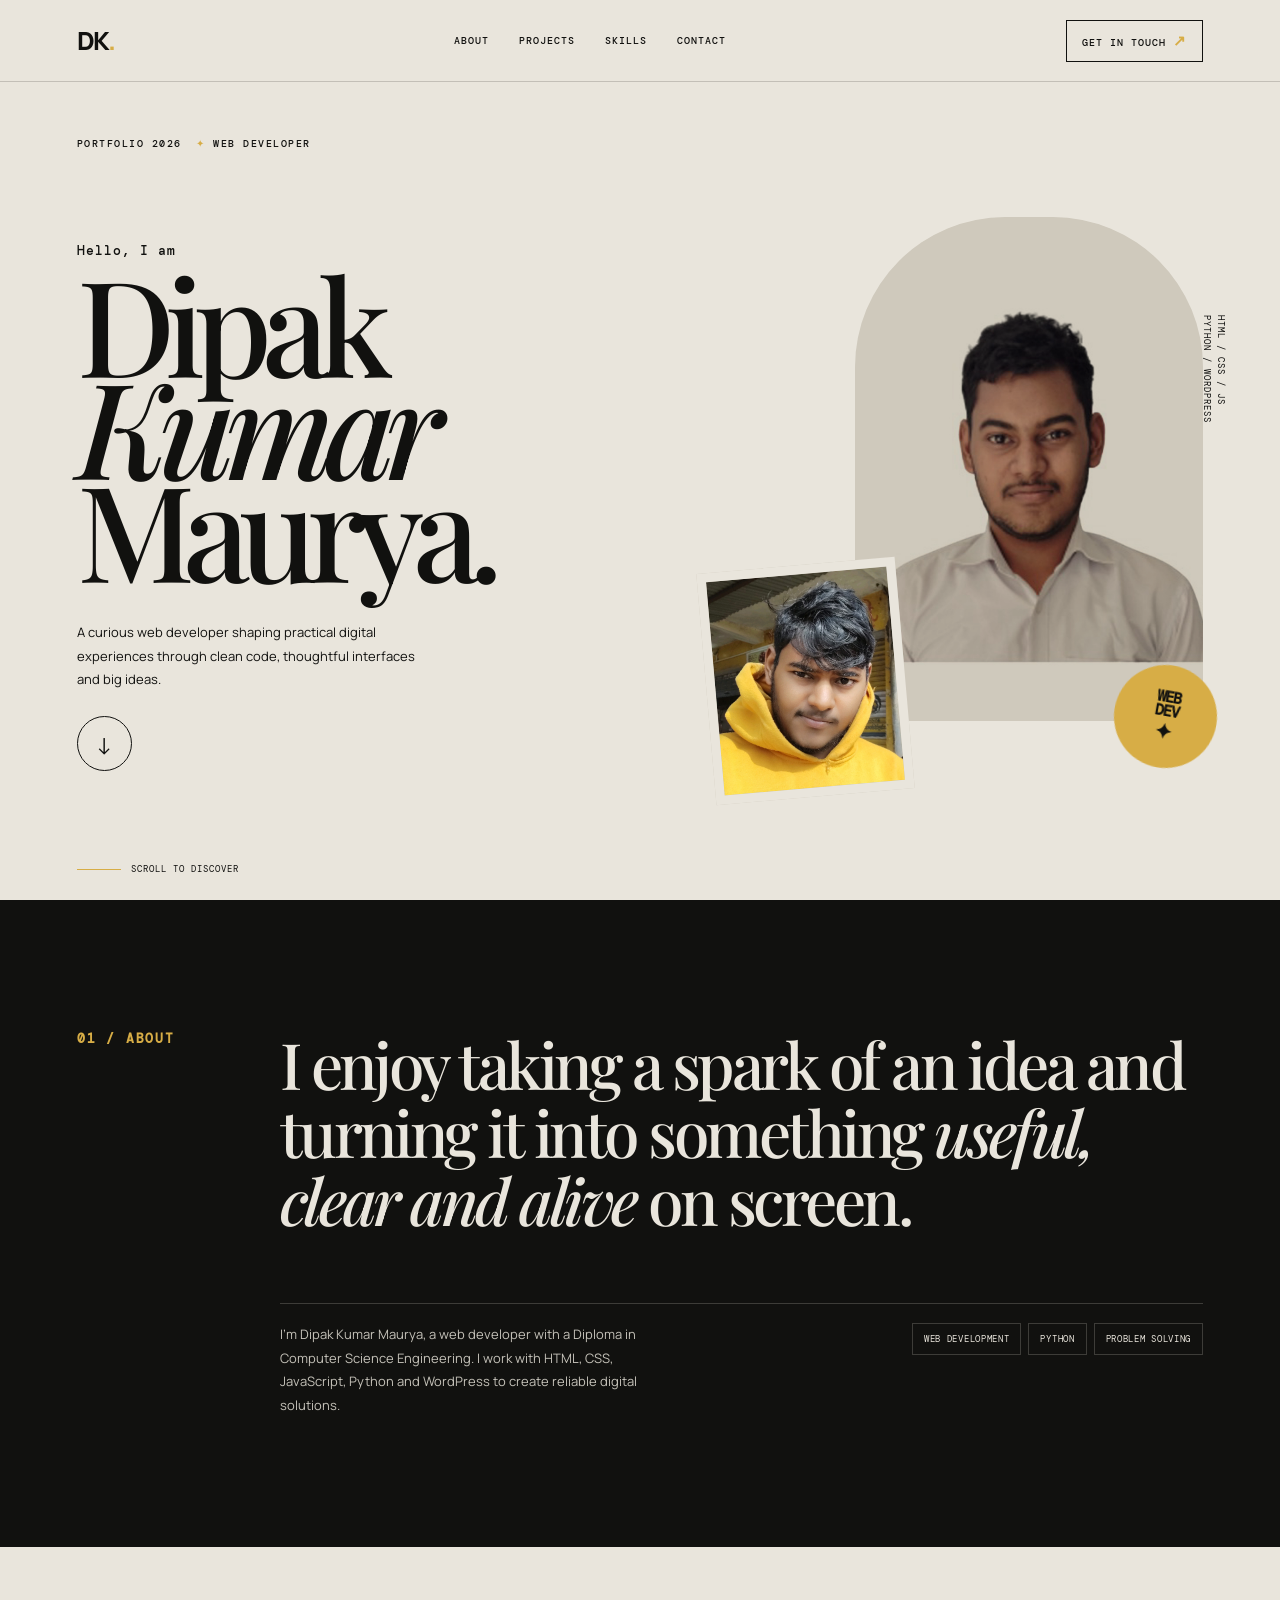
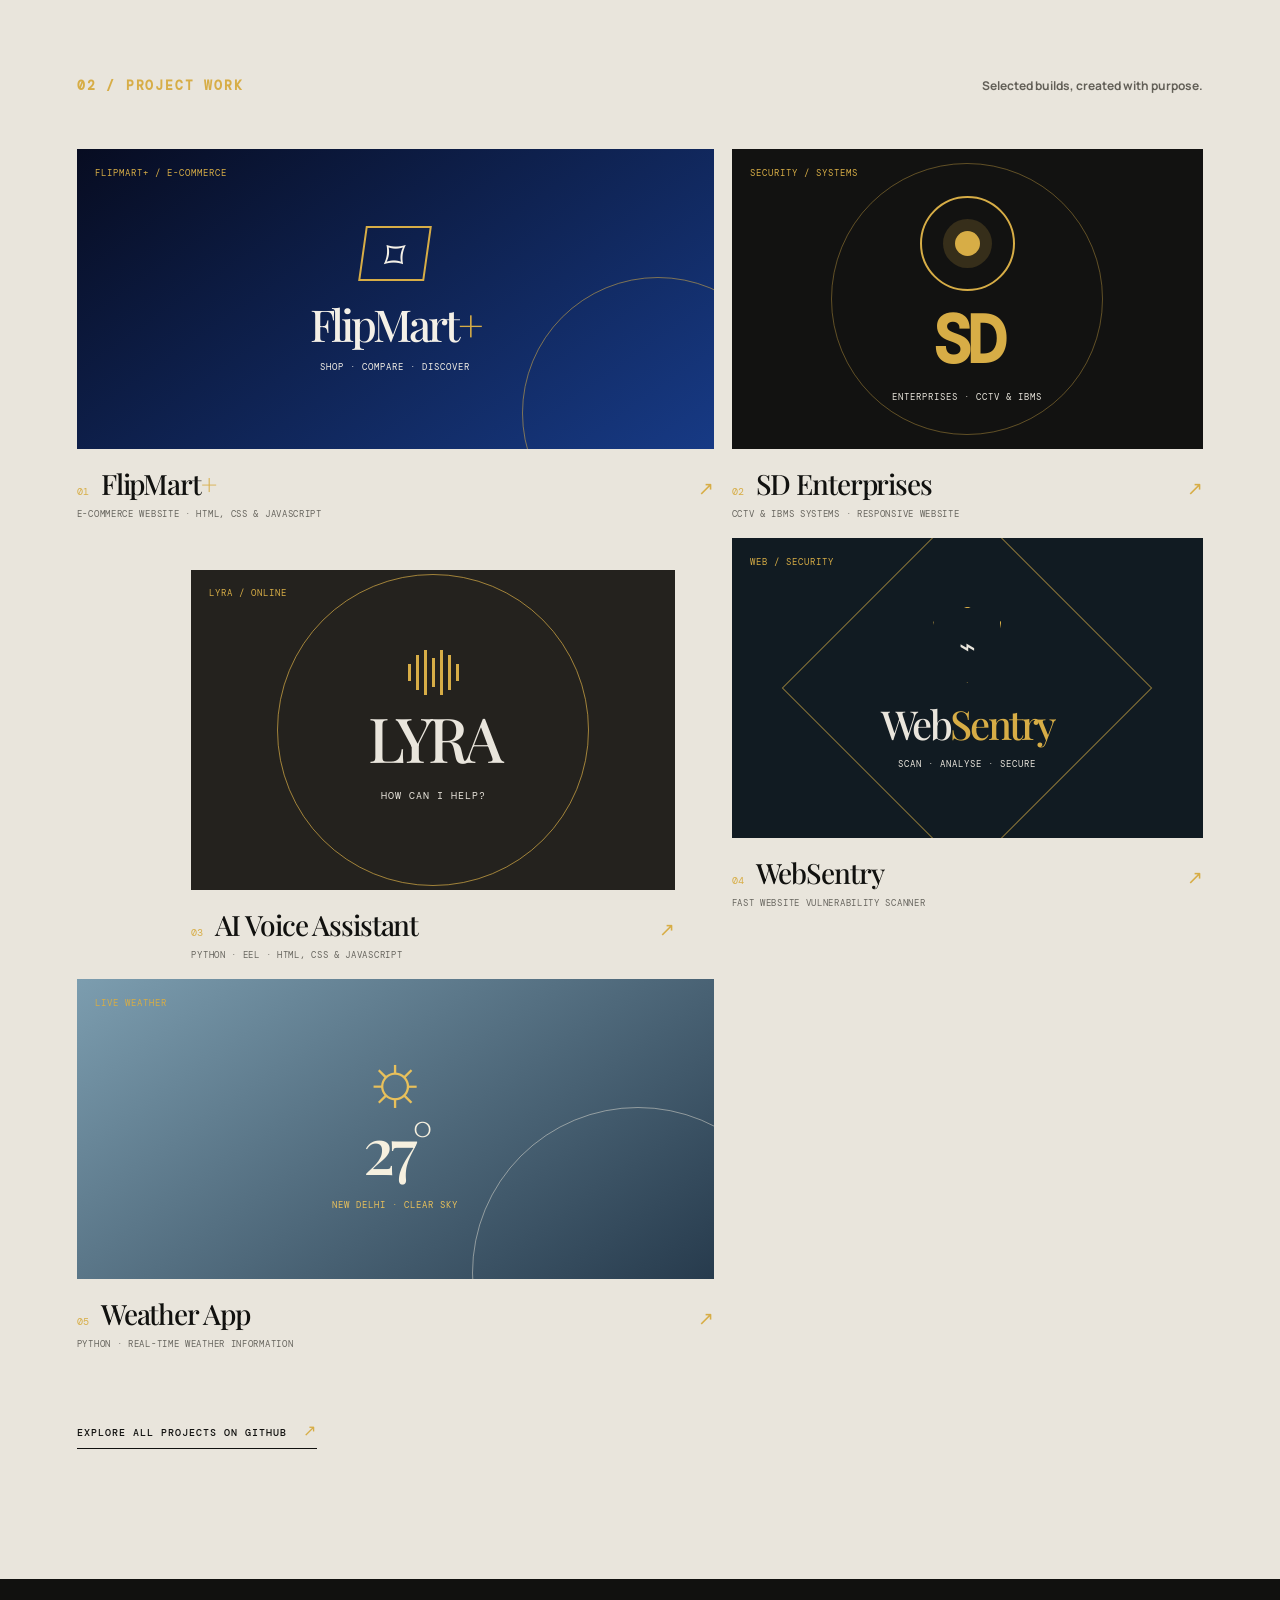
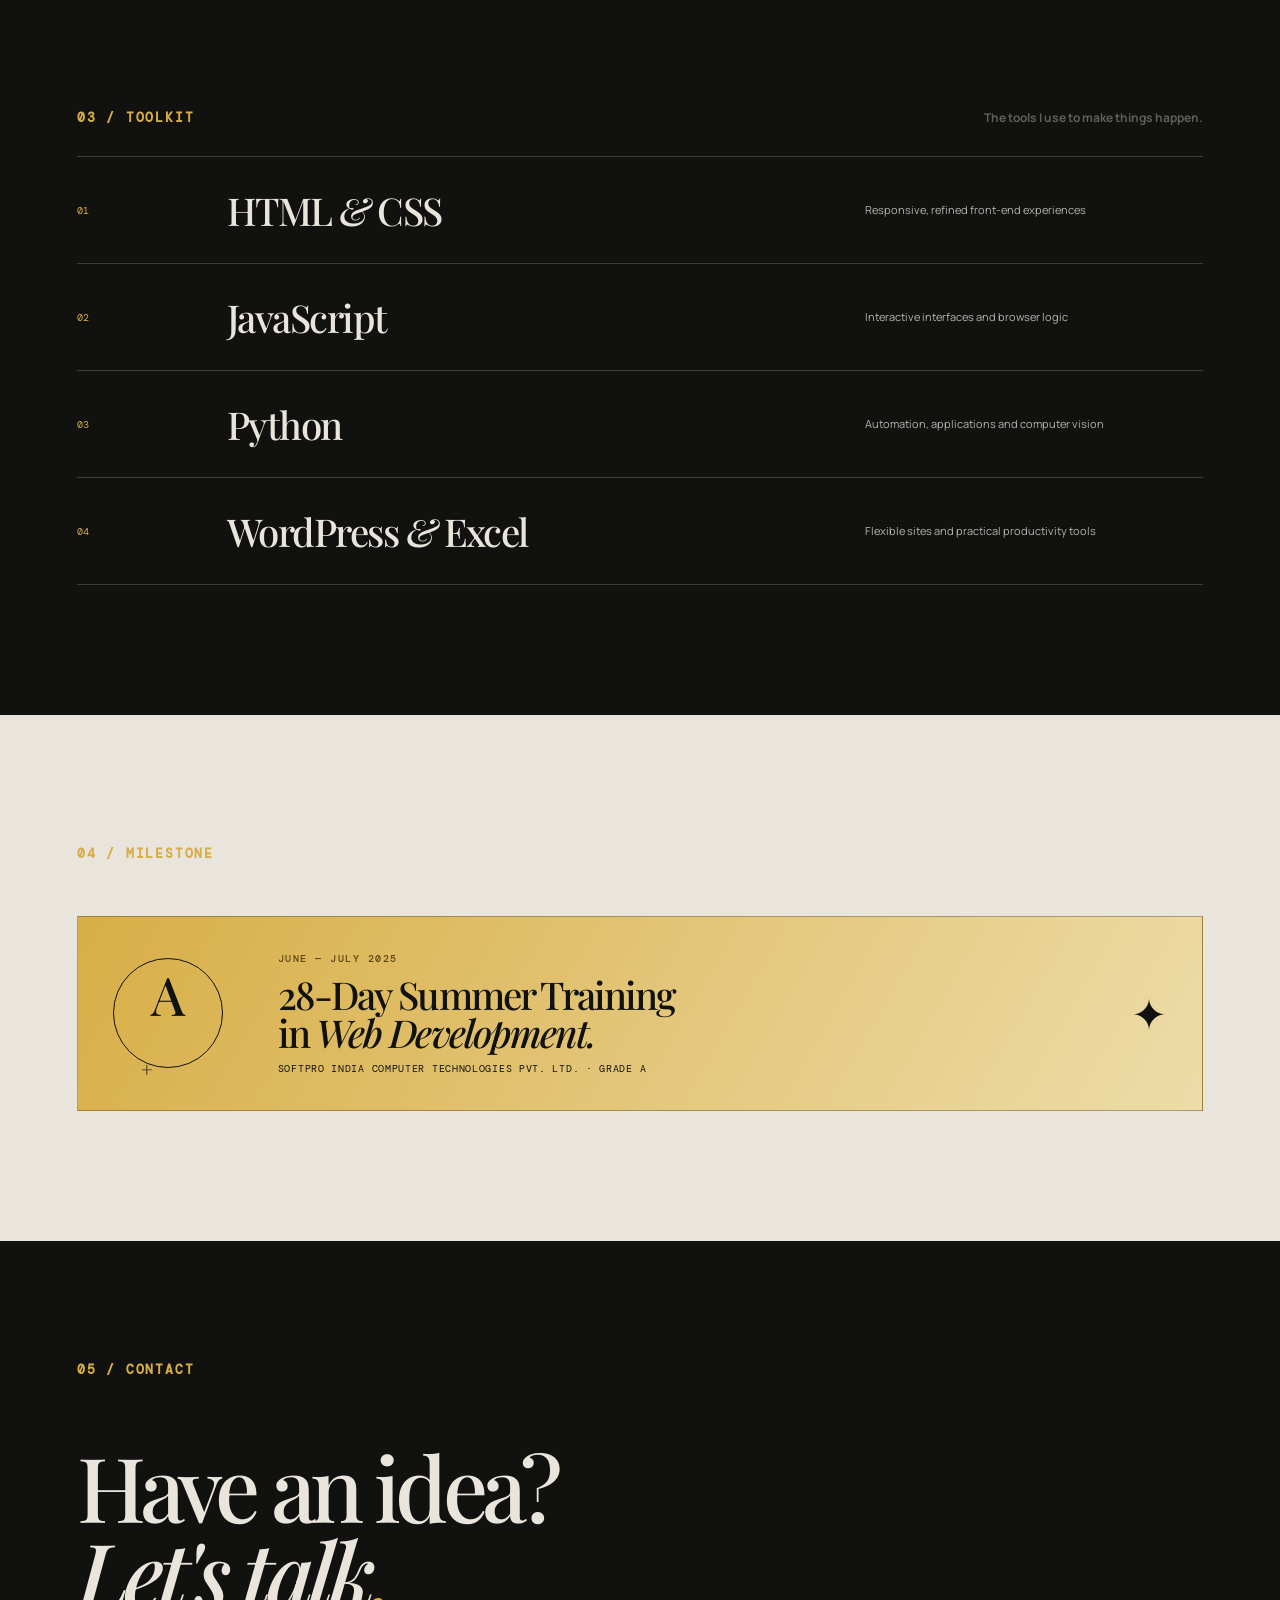
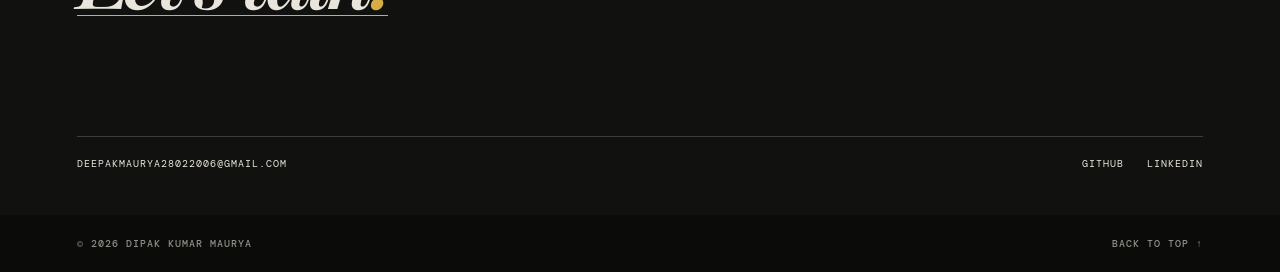
==== commit c141cf85: "Update index.html" ====
--- a/index.html
+++ b/index.html
@@ -1,13 +1,14 @@
 <!doctype html>
 <html lang="en"><head><meta charset="UTF-8">
-  <meta name="google-site-verification" content="Ejaj_Sox8V1zuVEBMXgoWAjPlfcUcIBQk--HJ3_tENw"/>
+ 
   <meta name="viewport" content="width=device-width, initial-scale=1.0">
+   <meta name="google-site-verification" content="Ejaj_Sox8V1zuVEBMXgoWAjPlfcUcIBQk--HJ3_tENw"/>
   <meta name="description" content="Dipak Kumar Maurya — Web Developer portfolio.">
   <title>Dipak Kumar Maurya — Web Developer</title>
   <link rel="preconnect" href="https://fonts.googleapis.com">
   <link rel="preconnect" href="https://fonts.gstatic.com" crossorigin>
   <link href="https://fonts.googleapis.com/css2?family=DM+Mono:wght@400;500&family=Manrope:wght@400;500;600;700;800&family=Playfair+Display:ital,wght@0,500;0,600;0,700;1,500;1,600&display=swap" rel="stylesheet">
-  <!-- <link rel="stylesheet" href="styles.css"></head> -->
+  <link rel="stylesheet" href="styles.css"></head>
 <body><header class="nav" id="top"><a class="logo" href="#top" aria-label="Dipak Kumar Maurya home">DK<span>.</span></a><button class="menu" aria-label="Open menu" aria-expanded="false" aria-controls="links"><i></i><i></i></button><nav id="links" aria-label="Main navigation"><a href="#about">About</a><a href="#projects">Projects</a><a href="#skills">Skills</a><a href="#contact">Contact</a></nav><a class="nav-cta" href="mailto:deepakmaurya28022006@gmail.com">Get in touch <b>↗</b></a></header>
 <main><section class="hero wrap"><p class="kicker reveal">Portfolio 2026 <span>✦</span> Web Developer</p><div class="hero-grid"><div class="hero-copy reveal"><p class="intro-line">Hello, I am</p><h1>Dipak<br><em>Kumar</em><br>Maurya.</h1><p class="hero-text">A curious web developer shaping practical digital experiences through clean code, thoughtful interfaces and big ideas.</p><a class="round-arrow" href="#projects" aria-label="See projects">↓</a></div><div class="portrait-collage reveal"><div class="photo-frame main-photo"><img src="assets/dipak-profile.jpg" alt="Dipak Kumar Maurya in a white shirt"></div><div class="photo-frame accent-photo"><img src="assets/dipak-casual.jpg" alt="Dipak Kumar Maurya in a yellow hoodie"></div><div class="stamp">WEB<br>DEV<br><span>✦</span></div><p class="side-note">HTML / CSS / JS<br>PYTHON / WORDPRESS</p></div></div><div class="scroll-note"><span></span> Scroll to discover</div></section>
 <section class="about dark-section" id="about"><div class="wrap section-grid"><p class="section-no reveal">01 / ABOUT</p><div class="about-content reveal"><p class="big-copy">I enjoy taking a spark of an idea and turning it into something <em>useful, clear and alive</em> on screen.</p><div class="about-details"><p>I'm Dipak Kumar Maurya, a web developer with a Diploma in Computer Science Engineering. I work with HTML, CSS, JavaScript, Python and WordPress to create reliable digital solutions.</p><div class="chip-row"><span>Web Development</span><span>Python</span><span>Problem Solving</span></div></div></div></div></section>
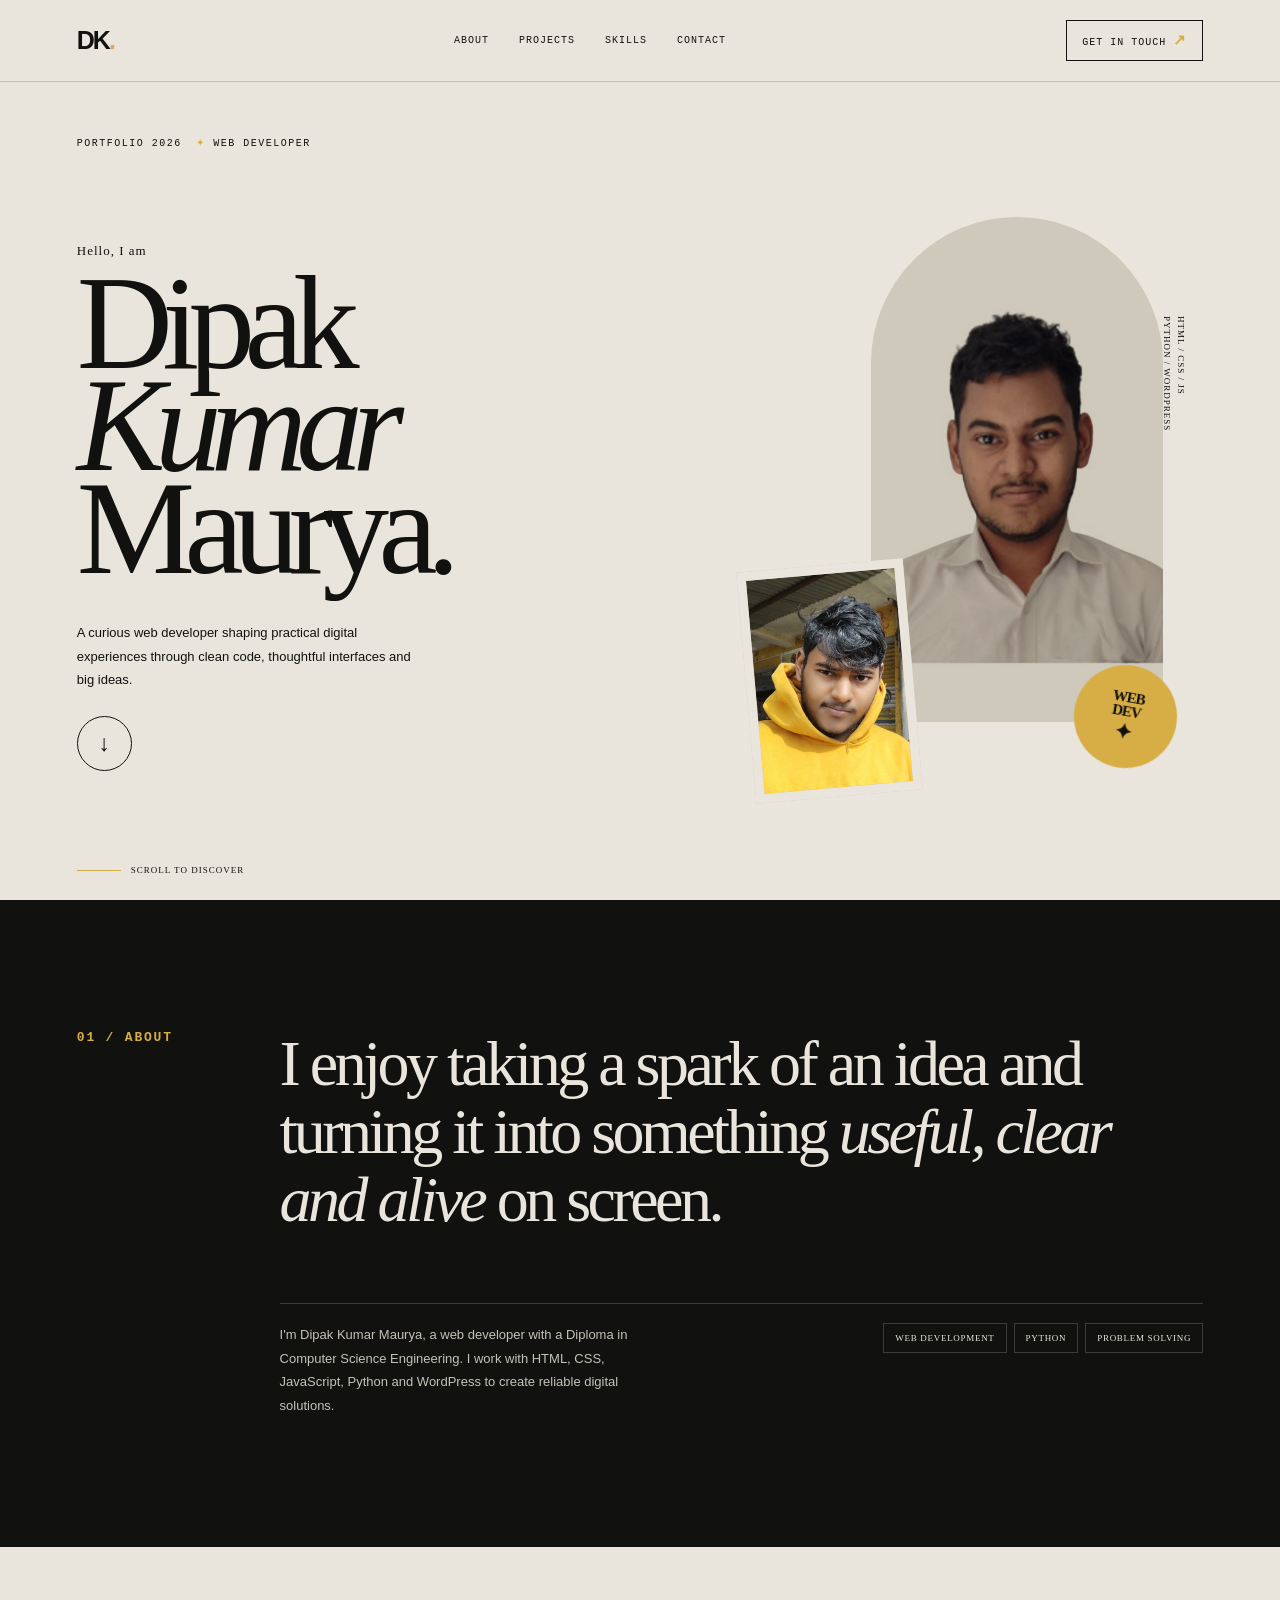
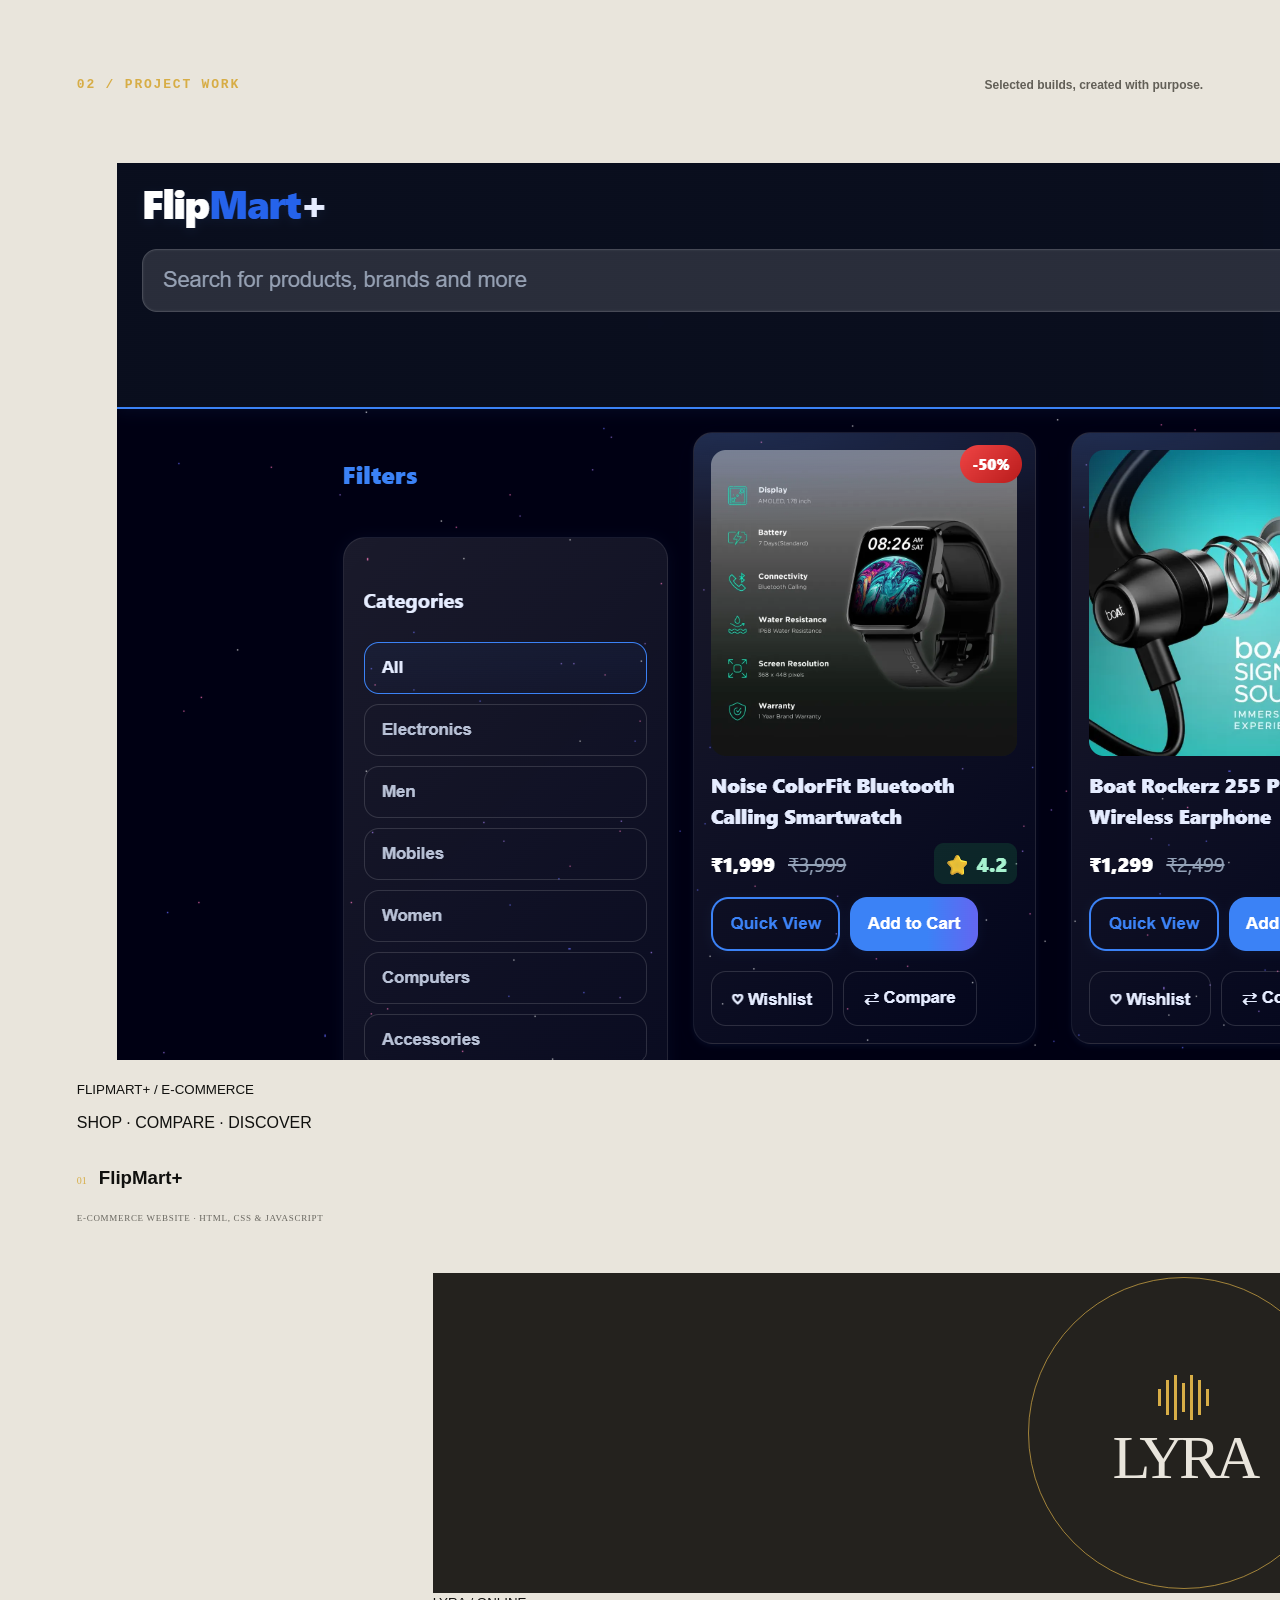
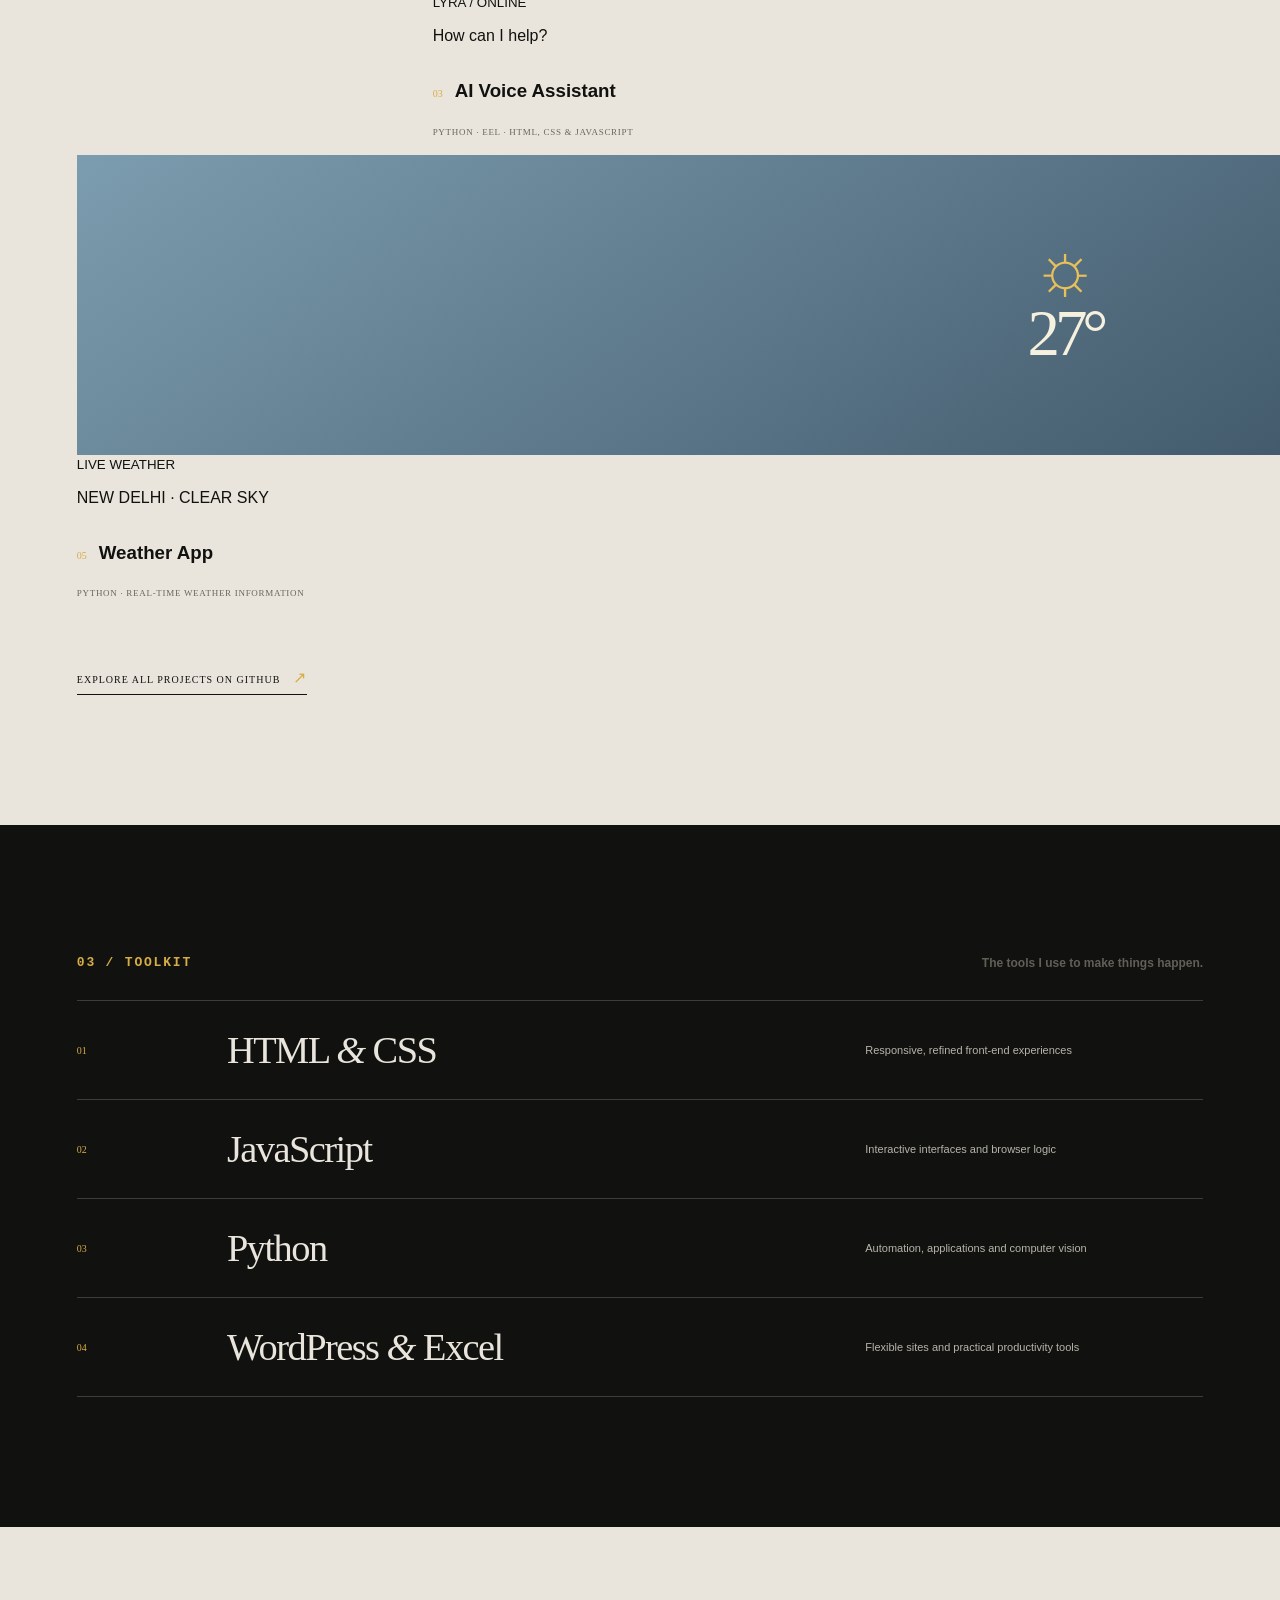
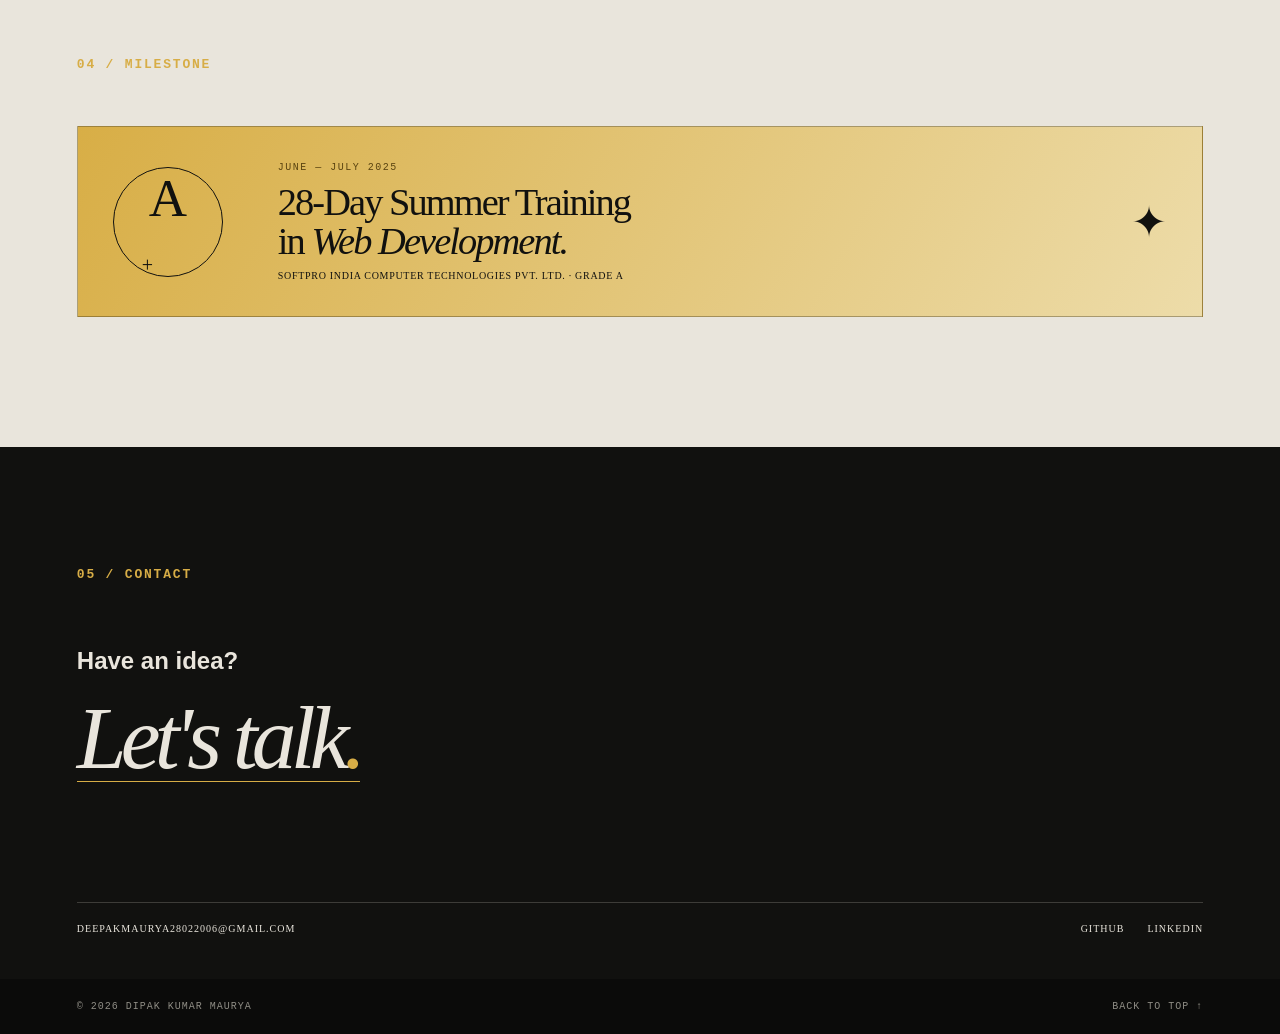
==== commit 0b6d6551: "Update index.html" ====
--- a/index.html
+++ b/index.html
@@ -1,24 +1,57 @@
 <!doctype html>
-<html lang="en"><head><meta charset="UTF-8">
- 
-  <meta name="viewport" content="width=device-width, initial-scale=1.0">
-   <meta name="google-site-verification" content="Ejaj_Sox8V1zuVEBMXgoWAjPlfcUcIBQk--HJ3_tENw"/>
-  <meta name="description" content="Dipak Kumar Maurya — Web Developer portfolio.">
-  <title>Dipak Kumar Maurya — Web Developer</title>
-  <link rel="preconnect" href="https://fonts.googleapis.com">
-  <link rel="preconnect" href="https://fonts.gstatic.com" crossorigin>
-  <link href="https://fonts.googleapis.com/css2?family=DM+Mono:wght@400;500&family=Manrope:wght@400;500;600;700;800&family=Playfair+Display:ital,wght@0,500;0,600;0,700;1,500;1,600&display=swap" rel="stylesheet">
-  <link rel="stylesheet" href="styles.css"></head>
-<body><header class="nav" id="top"><a class="logo" href="#top" aria-label="Dipak Kumar Maurya home">DK<span>.</span></a><button class="menu" aria-label="Open menu" aria-expanded="false" aria-controls="links"><i></i><i></i></button><nav id="links" aria-label="Main navigation"><a href="#about">About</a><a href="#projects">Projects</a><a href="#skills">Skills</a><a href="#contact">Contact</a></nav><a class="nav-cta" href="mailto:deepakmaurya28022006@gmail.com">Get in touch <b>↗</b></a></header>
-<main><section class="hero wrap"><p class="kicker reveal">Portfolio 2026 <span>✦</span> Web Developer</p><div class="hero-grid"><div class="hero-copy reveal"><p class="intro-line">Hello, I am</p><h1>Dipak<br><em>Kumar</em><br>Maurya.</h1><p class="hero-text">A curious web developer shaping practical digital experiences through clean code, thoughtful interfaces and big ideas.</p><a class="round-arrow" href="#projects" aria-label="See projects">↓</a></div><div class="portrait-collage reveal"><div class="photo-frame main-photo"><img src="assets/dipak-profile.jpg" alt="Dipak Kumar Maurya in a white shirt"></div><div class="photo-frame accent-photo"><img src="assets/dipak-casual.jpg" alt="Dipak Kumar Maurya in a yellow hoodie"></div><div class="stamp">WEB<br>DEV<br><span>✦</span></div><p class="side-note">HTML / CSS / JS<br>PYTHON / WORDPRESS</p></div></div><div class="scroll-note"><span></span> Scroll to discover</div></section>
-<section class="about dark-section" id="about"><div class="wrap section-grid"><p class="section-no reveal">01 / ABOUT</p><div class="about-content reveal"><p class="big-copy">I enjoy taking a spark of an idea and turning it into something <em>useful, clear and alive</em> on screen.</p><div class="about-details"><p>I'm Dipak Kumar Maurya, a web developer with a Diploma in Computer Science Engineering. I work with HTML, CSS, JavaScript, Python and WordPress to create reliable digital solutions.</p><div class="chip-row"><span>Web Development</span><span>Python</span><span>Problem Solving</span></div></div></div></div></section>
-<section class="projects wrap" id="projects"><div class="section-head reveal"><p class="section-no">02 / PROJECT WORK</p><p class="section-caption">Selected builds, created with purpose.</p></div><div class="project-collage">
-<article class="project-card flip reveal"><a href="https://github.com/buildwithdipak/Flipmart-plus" target="_blank" rel="noreferrer"><div class="flip-art"><small>FLIPMART+ / E-COMMERCE</small><div class="cart-icon">⌑</div><strong>FlipMart<span>+</span></strong><p>SHOP · COMPARE · DISCOVER</p></div><div class="project-meta"><span>01</span><h2>FlipMart<span>+</span></h2><b>↗</b></div><p>E-commerce website · HTML, CSS &amp; JavaScript</p></a></article>
-<article class="project-card sd-enterprises reveal"><a href="https://github.com/buildwithdipak/sdenterprises" target="_blank" rel="noreferrer"><div class="sd-art"><small>SECURITY / SYSTEMS</small><div class="lens"><i></i></div><strong>SD</strong><p>ENTERPRISES · CCTV &amp; IBMS</p></div><div class="project-meta"><span>02</span><h2>SD Enterprises</h2><b>↗</b></div><p>CCTV &amp; IBMS Systems · Responsive Website</p></a></article>
-<article class="project-card lyra reveal"><a href="https://github.com/buildwithdipak/LYRA-Ai-Voice-Assistant-" target="_blank" rel="noreferrer"><div class="lyra-art"><small>LYRA / ONLINE</small><div class="sound-bars"><i></i><i></i><i></i><i></i><i></i><i></i><i></i></div><strong>LYRA</strong><p>How can I help?</p></div><div class="project-meta"><span>03</span><h2>AI Voice Assistant</h2><b>↗</b></div><p>Python · Eel · HTML, CSS &amp; JavaScript</p></a></article>
-<article class="project-card sentry reveal"><a href="https://github.com/buildwithdipak/Websentry" target="_blank" rel="noreferrer"><div class="sentry-art"><small>WEB / SECURITY</small><div class="shield">⌁</div><strong>Web<span>Sentry</span></strong><p>SCAN · ANALYSE · SECURE</p></div><div class="project-meta"><span>04</span><h2>WebSentry</h2><b>↗</b></div><p>Fast website vulnerability scanner</p></a></article>
-<article class="project-card weather reveal"><a href="https://github.com/buildwithdipak/WEATHER" target="_blank" rel="noreferrer"><div class="weather-art"><small>LIVE WEATHER</small><div class="sun">☼</div><strong>27°</strong><p>NEW DELHI · CLEAR SKY</p></div><div class="project-meta"><span>05</span><h2>Weather App</h2><b>↗</b></div><p>Python · Real-time weather information</p></a></article>
+<html lang="en">
+<head>
+<meta charset="UTF-8">
+<meta name="viewport" content="width=device-width, initial-scale=1.0, viewport-fit=cover">
+<meta name="google-site-verification" content="Ejaj_Sox8V1zuVEBMXgoWAjPlfcUcIBQk--HJ3_tENw"/>
+<title>Dipak Kumar Maurya — Web Developer</title>
+<meta name="description" content="Dipak Kumar Maurya — Web Developer portfolio. HTML, CSS, JavaScript, Python and WordPress projects: FlipMart+ e-commerce, SD Enterprises CCTV &amp; IBMS website, LYRA AI Voice Assistant, WebSentry and a Weather App.">
+<meta name="author" content="Dipak Kumar Maurya">
+<meta name="robots" content="index, follow, max-image-preview:large">
+<meta name="theme-color" content="#0b1713">
+<meta name="keywords" content="Dipak Kumar Maurya, web developer, portfolio, HTML, CSS, JavaScript, Python, WordPress, New Delhi">
+<meta property="og:type" content="website">
+<meta property="og:title" content="Dipak Kumar Maurya — Web Developer">
+<meta property="og:description" content="Web developer portfolio: clean code, thoughtful interfaces and big ideas.">
+<meta property="og:locale" content="en_IN">
+<meta name="twitter:card" content="summary_large_image">
+<meta name="twitter:title" content="Dipak Kumar Maurya — Web Developer">
+<meta name="twitter:description" content="Web developer portfolio: clean code, thoughtful interfaces and big ideas.">
+<link rel="preconnect" href="https://fonts.googleapis.com">
+<link rel="preconnect" href="https://fonts.gstatic.com" crossorigin>
+<link href="https://fonts.googleapis.com/css2?family=Cormorant+Garamond:ital,wght@0,400;0,500;0,600;1,400;1,500&family=Jost:wght@300;400;500;600&display=swap" rel="stylesheet">
+<link rel="preload" as="image" href="assets/dipak-profile.jpg">
+<link rel="stylesheet" href="styles.css">
+<script type="application/ld+json">
+{"@context":"https://schema.org","@type":"Person","name":"Dipak Kumar Maurya","jobTitle":"Web Developer","email":"mailto:deepakmaurya28022006@gmail.com","image":"assets/dipak-profile.jpg","knowsAbout":["HTML","CSS","JavaScript","Python","WordPress","Excel"],"alumniOf":"Diploma in Computer Science Engineering","address":{"@type":"PostalAddress","addressLocality":"New Delhi","addressCountry":"IN"},"sameAs":["https://github.com/buildwithdipak","https://www.linkedin.com/in/deepak-maurya-2004-/"]}
+</script>
+</head>
+<body>
+<header class="nav" id="top"><a class="logo" href="#top" aria-label="Dipak Kumar Maurya home">DK<span>.</span></a><button class="menu" aria-label="Open menu" aria-expanded="false" aria-controls="links"><i></i><i></i></button><nav id="links" aria-label="Main navigation"><a href="#about">About</a><a href="#projects">Projects</a><a href="#skills">Skills</a><a href="#contact">Contact</a></nav><a class="nav-cta" href="mailto:deepakmaurya28022006@gmail.com">Get in touch <b>↗</b></a></header>
+<main>
+<section class="hero wrap" aria-labelledby="hero-title"><p class="kicker">Portfolio 2026 <span>✦</span> Web Developer</p>
+<div class="hero-grid"><div class="hero-copy"><p class="intro-line">Hello, I am</p><h1 id="hero-title">Dipak<br><em>Kumar</em><br>Maurya.</h1><p class="hero-text">A curious web developer shaping practical digital experiences through clean code, thoughtful interfaces and big ideas.</p><a class="round-arrow" href="#projects" aria-label="See projects">↓</a></div>
+<figure class="portrait-collage"><div class="photo-frame main-photo"><img src="assets/dipak-profile.jpg" alt="Dipak Kumar Maurya, web developer, in a white shirt" width="695" height="926" fetchpriority="high"></div><div class="photo-frame accent-photo"><img src="assets/dipak-casual.jpg" alt="Dipak Kumar Maurya in a yellow hoodie" width="1080" height="2233" loading="lazy"></div><div class="stamp" aria-hidden="true">WEB<br>DEV<br><span>✦</span></div><p class="side-note">HTML / CSS / JS<br>PYTHON / WORDPRESS</p></figure></div>
+<div class="scroll-note"><span></span> Scroll to discover</div></section>
+
+<section class="about dark-section" id="about" aria-labelledby="about-title"><div class="wrap section-grid"><p class="section-no reveal">01 / ABOUT</p><div class="about-content reveal"><h2 class="big-copy" id="about-title">I enjoy taking a spark of an idea and turning it into something <em>useful, clear and alive</em> on screen.</h2><div class="about-details"><p>I'm Dipak Kumar Maurya, a web developer with a Diploma in Computer Science Engineering. I work with HTML, CSS, JavaScript, Python and WordPress to create reliable digital solutions.</p><div class="chip-row"><span>Web Development</span><span>Python</span><span>Problem Solving</span></div></div></div></div></section>
+
+<section class="projects wrap" id="projects" aria-labelledby="projects-title"><div class="section-head reveal"><p class="section-no">02 / PROJECT WORK</p><h2 class="section-caption" id="projects-title">Selected builds, created with purpose.</h2></div>
+<div class="project-collage">
+<article class="project-card flip reveal"><a href="https://github.com/buildwithdipak/Flipmart-plus" target="_blank" rel="noreferrer" aria-label="FlipMart+ project on GitHub"><figure class="shot"><span class="bar"><i></i><i></i><i></i></span><img src="assets/flipmart-plus.png" alt="FlipMart+ e-commerce website interface with product cards, filters and cart" width="1897" height="897" loading="lazy"></figure><div class="cap"><small>FLIPMART+ / E-COMMERCE</small><p>SHOP · COMPARE · DISCOVER</p></div><div class="project-meta"><span>01</span><h3>FlipMart<span>+</span></h3><b>↗</b></div><p>E-commerce website · HTML, CSS &amp; JavaScript</p></a></article>
+<article class="project-card sd-enterprises reveal"><a href="https://github.com/buildwithdipak/sdenterprises" target="_blank" rel="noreferrer" aria-label="SD Enterprises project on GitHub"><figure class="shot"><span class="bar"><i></i><i></i><i></i></span><img src="assets/web-interface.png" alt="SD Enterprises CCTV and IBMS systems responsive website hero" width="1887" height="825" loading="lazy"></figure><div class="cap"><small>SECURITY / SYSTEMS</small><p>ENTERPRISES · CCTV &amp; IBMS</p></div><div class="project-meta"><span>02</span><h3>SD Enterprises</h3><b>↗</b></div><p>CCTV &amp; IBMS Systems · Responsive Website</p></a></article>
+<article class="project-card lyra reveal"><a href="https://github.com/buildwithdipak/LYRA-Ai-Voice-Assistant-" target="_blank" rel="noreferrer" aria-label="LYRA AI Voice Assistant on GitHub"><div class="tile lyra-art"><div class="sound-bars" aria-hidden="true"><i></i><i></i><i></i><i></i><i></i><i></i><i></i></div><strong>LYRA</strong></div><div class="cap"><small>LYRA / ONLINE</small><p>How can I help?</p></div><div class="project-meta"><span>03</span><h3>AI Voice Assistant</h3><b>↗</b></div><p>Python · Eel · HTML, CSS &amp; JavaScript</p></a></article>
+<article class="project-card sentry reveal"><a href="https://github.com/buildwithdipak/Websentry" target="_blank" rel="noreferrer" aria-label="WebSentry on GitHub"><div class="tile sentry-art"><div class="shield" aria-hidden="true">⌁</div><strong>Web<span>Sentry</span></strong></div><div class="cap"><small>WEB / SECURITY</small><p>SCAN · ANALYSE · SECURE</p></div><div class="project-meta"><span>04</span><h3>WebSentry</h3><b>↗</b></div><p>Fast website vulnerability scanner</p></a></article>
+<article class="project-card weather reveal"><a href="https://github.com/buildwithdipak/WEATHER" target="_blank" rel="noreferrer" aria-label="Weather App on GitHub"><div class="tile weather-art"><div class="sun" aria-hidden="true">☼</div><strong>27°</strong></div><div class="cap"><small>LIVE WEATHER</small><p>NEW DELHI · CLEAR SKY</p></div><div class="project-meta"><span>05</span><h3>Weather App</h3><b>↗</b></div><p>Python · Real-time weather information</p></a></article>
 </div><a class="line-link reveal" href="https://github.com/buildwithdipak" target="_blank" rel="noreferrer">Explore all projects on GitHub <span>↗</span></a></section>
-<section class="skills dark-section" id="skills"><div class="wrap"><div class="section-head reveal"><p class="section-no">03 / TOOLKIT</p><p class="section-caption">The tools I use to make things happen.</p></div><div class="skills-list"><div class="skill reveal"><span>01</span><h3>HTML <em>&amp;</em> CSS</h3><p>Responsive, refined front-end experiences</p></div><div class="skill reveal"><span>02</span><h3>JavaScript</h3><p>Interactive interfaces and browser logic</p></div><div class="skill reveal"><span>03</span><h3>Python</h3><p>Automation, applications and computer vision</p></div><div class="skill reveal"><span>04</span><h3>WordPress <em>&amp;</em> Excel</h3><p>Flexible sites and practical productivity tools</p></div></div></div></section>
-<section class="achievement wrap"><p class="section-no reveal">04 / MILESTONE</p><div class="achievement-card reveal"><div class="award-mark">A<span>+</span></div><div><p class="award-date">JUNE — JULY 2025</p><h2>28-Day Summer Training<br>in <em>Web Development.</em></h2><p class="award-org">Softpro India Computer Technologies Pvt. Ltd. · Grade A</p></div><span class="star">✦</span></div></section>
-<section class="contact dark-section" id="contact"><div class="wrap"><p class="section-no reveal">05 / CONTACT</p><div class="contact-title reveal"><p>Have an idea?</p><a href="mailto:deepakmaurya28022006@gmail.com">Let's talk<span>.</span></a></div><div class="contact-bottom reveal"><a href="mailto:deepakmaurya28022006@gmail.com">deepakmaurya28022006@gmail.com</a><div><a href="https://github.com/buildwithdipak" target="_blank" rel="noreferrer">GitHub</a><a href="https://www.linkedin.com/in/deepak-maurya-2004-/" target="_blank" rel="noreferrer">LinkedIn</a></div></div></div></section></main><footer><span>© 2026 Dipak Kumar Maurya</span><a href="#top">Back to top ↑</a></footer><script src="script.js"></script></body></html>
+
+<section class="skills dark-section" id="skills" aria-labelledby="skills-title"><div class="wrap"><div class="section-head reveal"><p class="section-no">03 / TOOLKIT</p><h2 class="section-caption" id="skills-title">The tools I use to make things happen.</h2></div><div class="skills-list"><div class="skill reveal"><span>01</span><h3>HTML <em>&amp;</em> CSS</h3><p>Responsive, refined front-end experiences</p></div><div class="skill reveal"><span>02</span><h3>JavaScript</h3><p>Interactive interfaces and browser logic</p></div><div class="skill reveal"><span>03</span><h3>Python</h3><p>Automation, applications and computer vision</p></div><div class="skill reveal"><span>04</span><h3>WordPress <em>&amp;</em> Excel</h3><p>Flexible sites and practical productivity tools</p></div></div></div></section>
+
+<section class="achievement wrap" aria-labelledby="milestone-title"><p class="section-no reveal">04 / MILESTONE</p><div class="achievement-card reveal"><div class="award-mark" aria-hidden="true">A<span>+</span></div><div><p class="award-date">JUNE — JULY 2025</p><h2 id="milestone-title">28-Day Summer Training<br>in <em>Web Development.</em></h2><p class="award-org">Softpro India Computer Technologies Pvt. Ltd. · Grade A</p></div><span class="star" aria-hidden="true">✦</span></div></section>
+
+<section class="contact dark-section" id="contact" aria-labelledby="contact-title"><div class="wrap"><p class="section-no reveal">05 / CONTACT</p><div class="contact-title reveal"><h2 id="contact-title">Have an idea?</h2><a href="mailto:deepakmaurya28022006@gmail.com">Let's talk<span>.</span></a></div><div class="contact-bottom reveal"><a href="mailto:deepakmaurya28022006@gmail.com">deepakmaurya28022006@gmail.com</a><div><a href="https://github.com/buildwithdipak" target="_blank" rel="noreferrer">GitHub</a><a href="https://www.linkedin.com/in/deepak-maurya-2004-/" target="_blank" rel="noreferrer">LinkedIn</a></div></div></div></section>
+</main>
+<footer><span>© 2026 Dipak Kumar Maurya</span><a href="#top">Back to top ↑</a></footer>
+<script src="script.js" defer></script>
+</body>
+</html>
